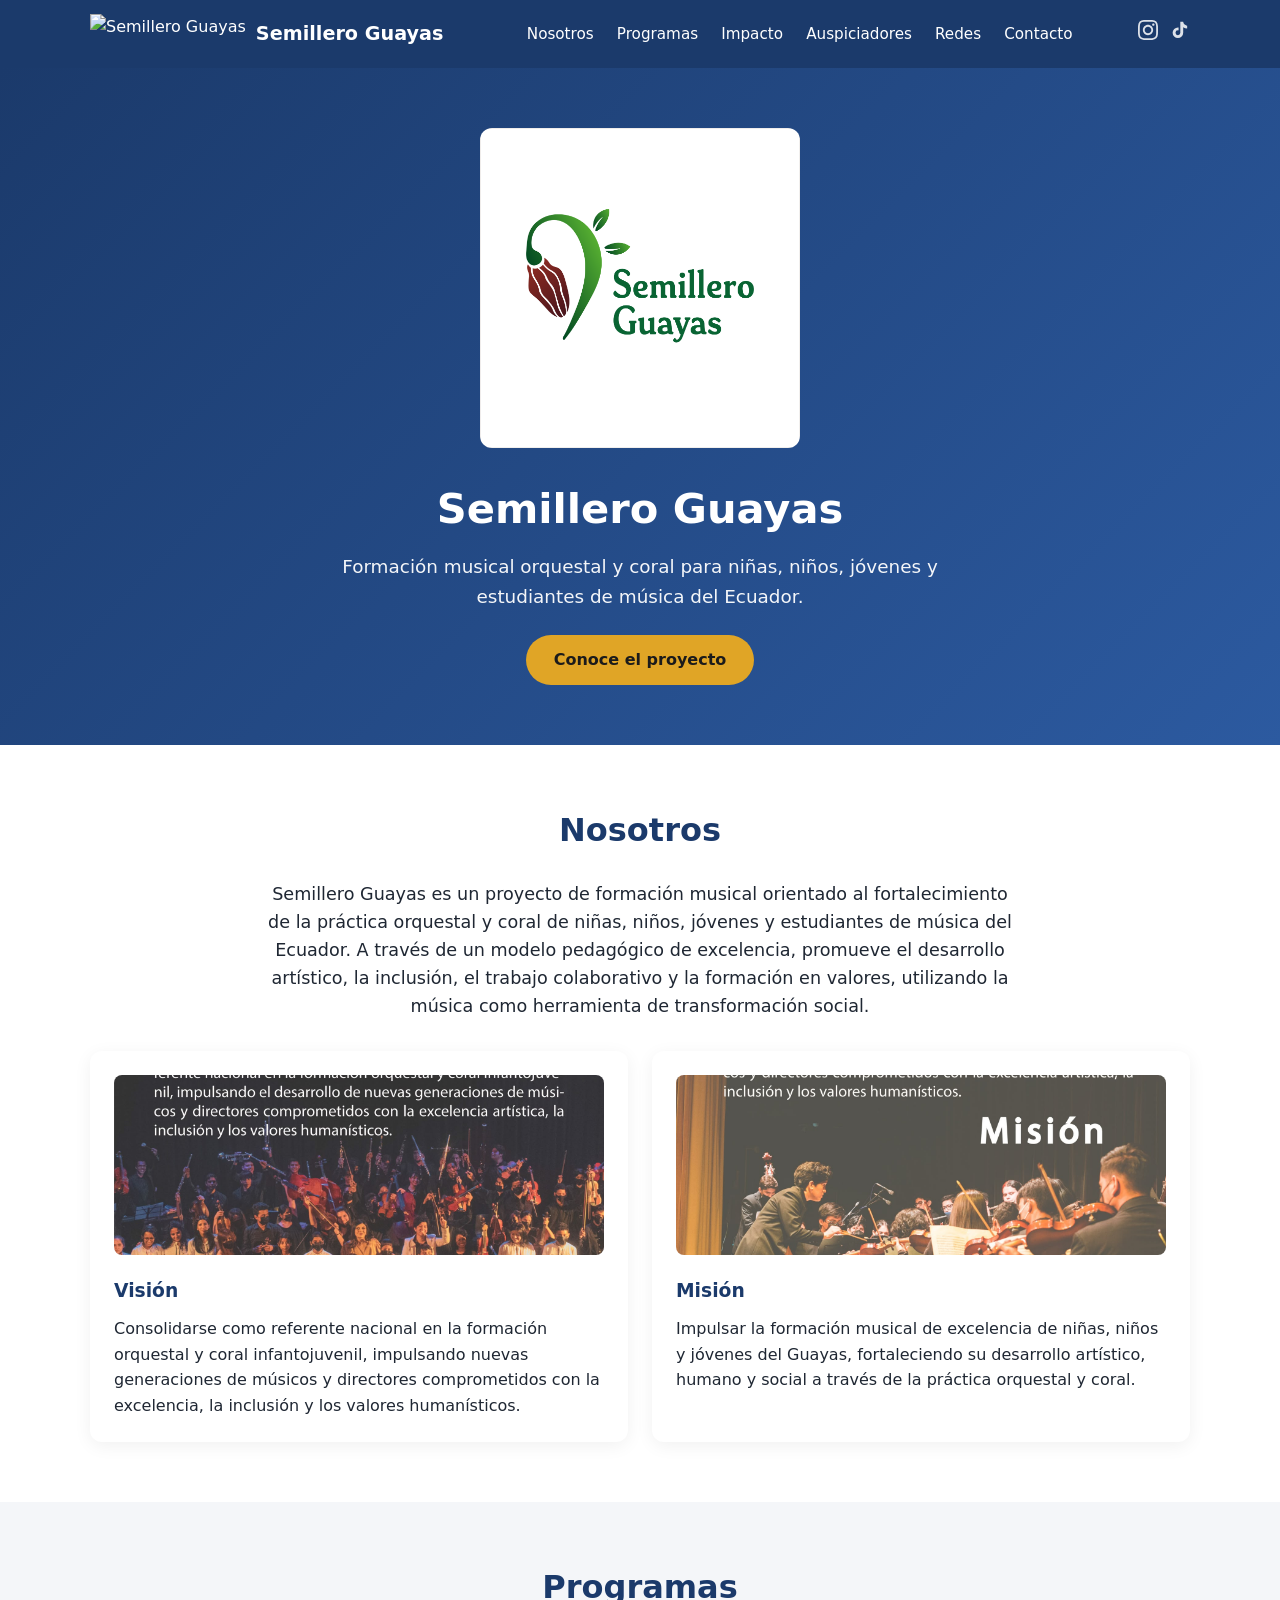
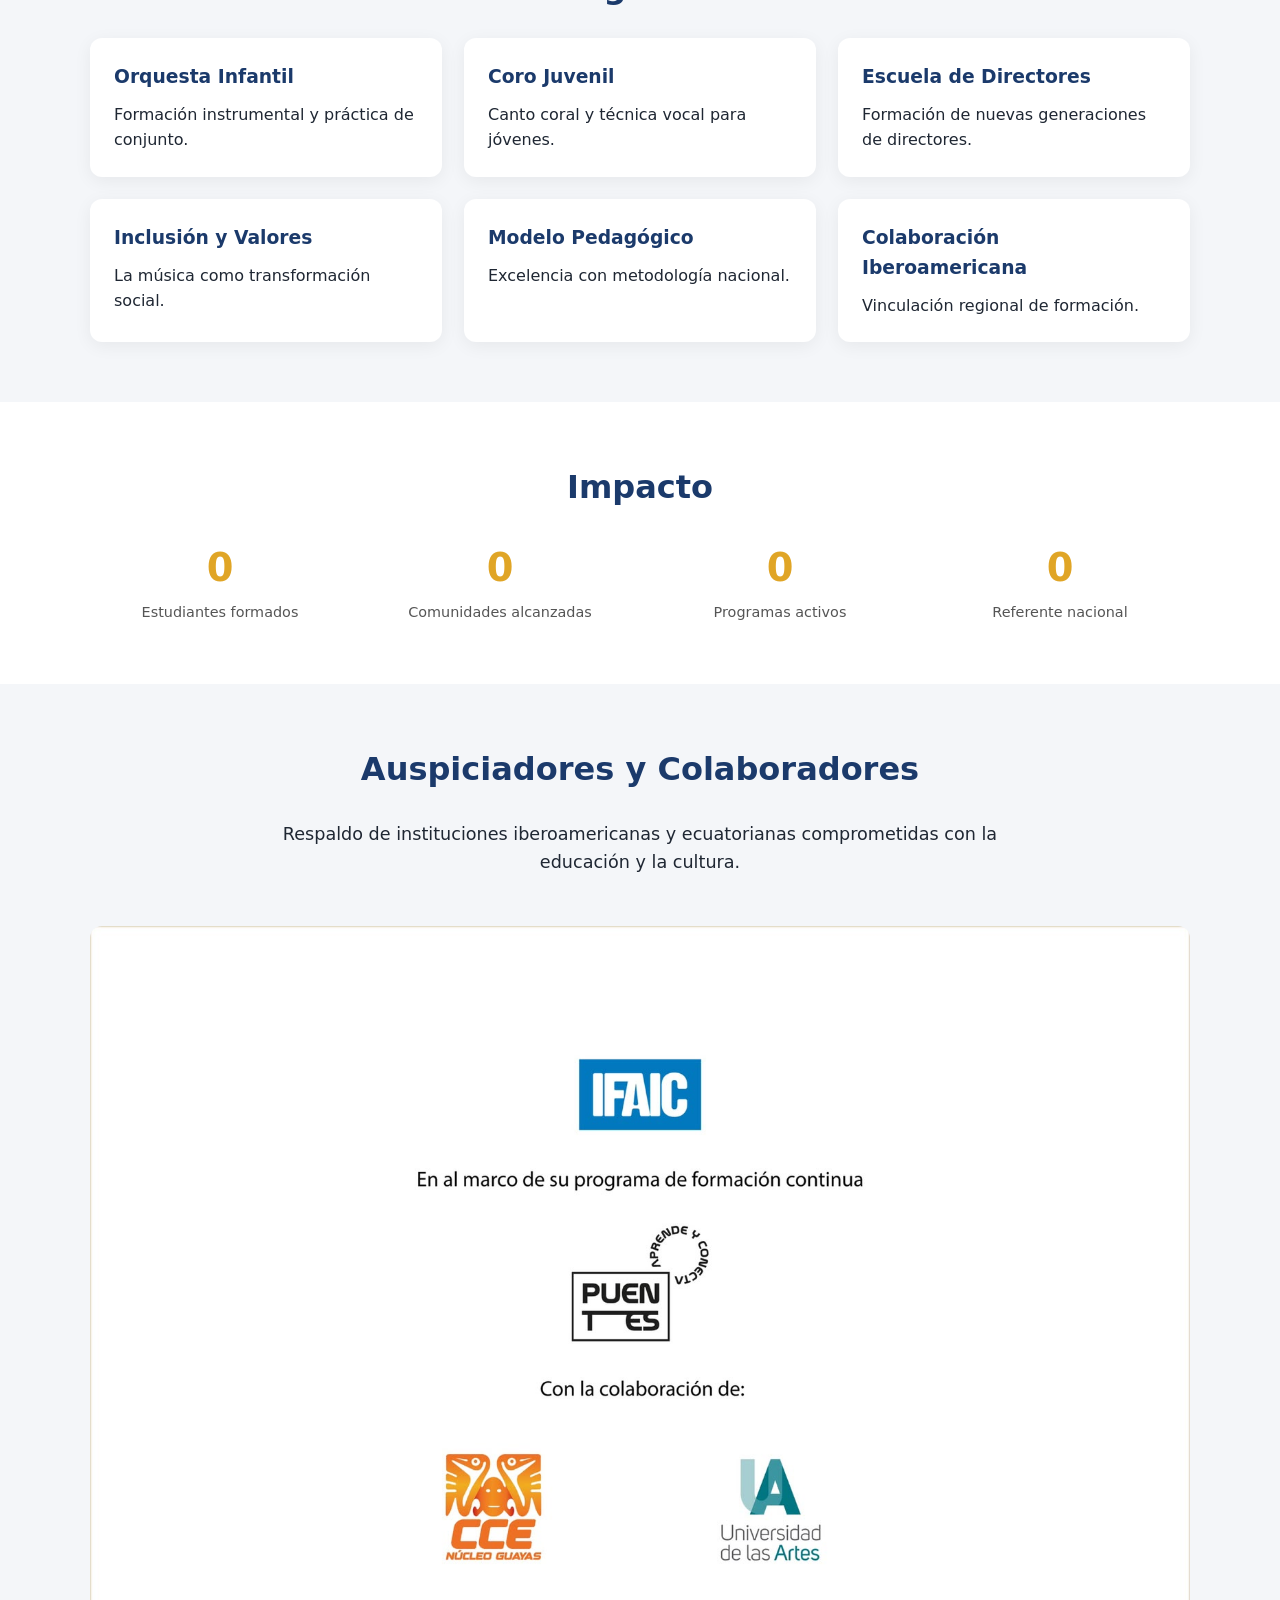
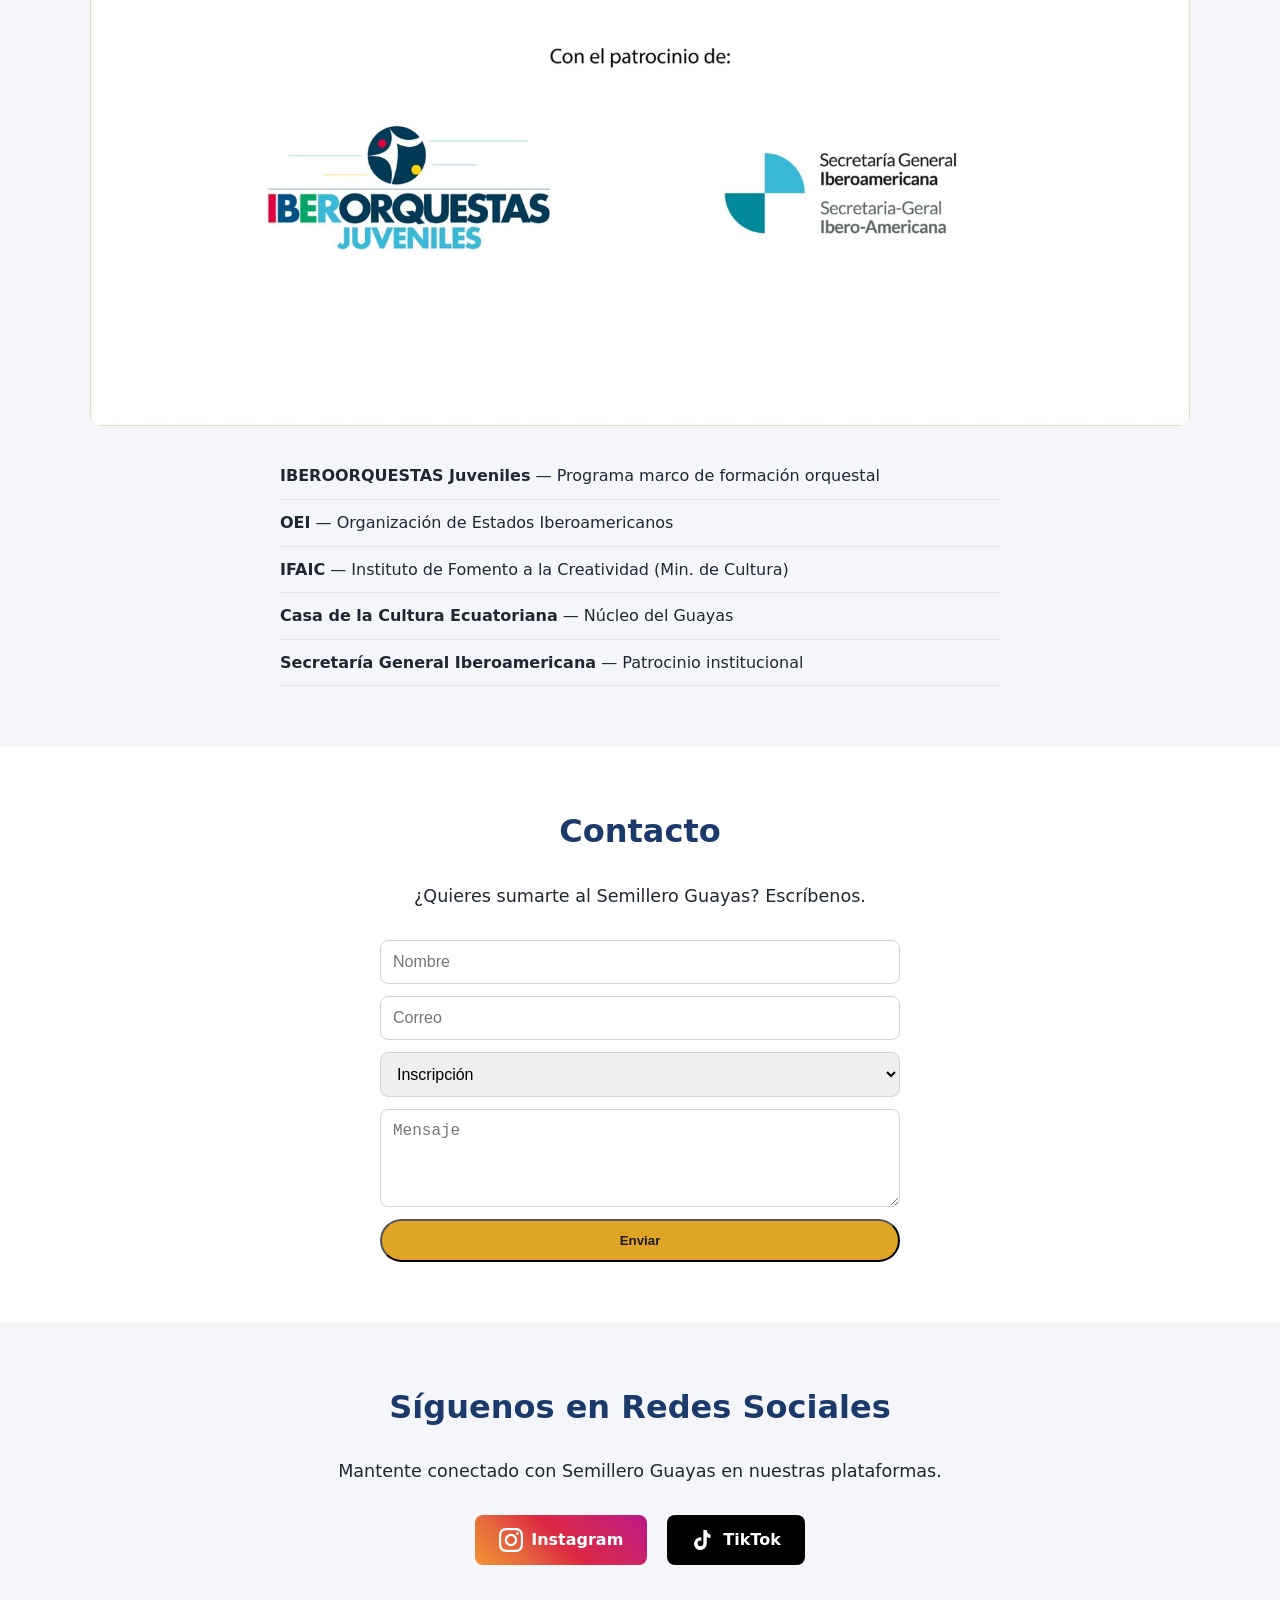
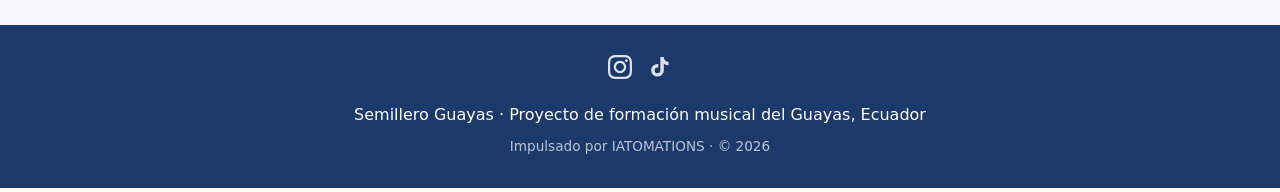
==== 04-Entregables/index.html @ 7bd3b92f "Semillero Guayas sitio v1: HTML/CSS/JS + brand assets (logo PNG, favicon)" ====
<!DOCTYPE html>
<html lang="es">
<head>
<meta charset="utf-8">
<meta name="viewport" content="width=device-width, initial-scale=1.0">
<title>Semillero Guayas — Formación Musical Infantojuvenil</title>
<meta name="description" content="Semillero Guayas: formación musical orquestal y coral para niñas, niños y jóvenes del Ecuador. Inclusión, excelencia y transformación social.">
<meta property="og:title" content="Semillero Guayas — Formación Musical Infantojuvenil">
<meta property="og:description" content="Formación musical orquestal y coral para niñas, niños y jóvenes del Ecuador. Inclusión, excelencia y transformación social.">
<meta property="og:type" content="website">
<meta property="og:image" content="assets/portada.png">
<meta name="twitter:card" content="summary_large_image">
<meta name="twitter:title" content="Semillero Guayas — Formación Musical Infantojuvenil">
<meta name="twitter:description" content="Formación musical orquestal y coral para niñas, niños y jóvenes del Ecuador.">
<meta name="twitter:image" content="assets/portada.png">
<meta property="og:url" content="https://semilleroguayas.com">
<link rel="me" href="https://www.instagram.com/semilleroguayas" type="text/html">
<link rel="me" href="https://www.tiktok.com/@semillero_guayas" type="text/html">
<link rel="stylesheet" href="styles.css">
</head>
<body>
<header class="site-header">
  <div class="container header-inner">
    <div class="brand">
      <img src="assets/logo.eps" alt="Semillero Guayas" class="brand-logo" onerror="this.src=assets/portada.png">
      <span class="brand-name">Semillero Guayas</span>
    </div>
    <nav class="nav">
      <a href="#nosotros">Nosotros</a>
      <a href="#programas">Programas</a>
      <a href="#impacto">Impacto</a>
      <a href="#auspiciantes">Auspiciadores</a>
      <a href="#redes">Redes</a>
      <a href="#contacto">Contacto</a>
    </nav>
    <div class="social-header">
      <a href="https://www.instagram.com/semilleroguayas" target="_blank" rel="noopener" aria-label="Instagram">
        <svg width="20" height="20" viewBox="0 0 24 24" fill="currentColor"><path d="M12 2.163c3.204 0 3.584.012 4.85.07 3.252.148 4.771 1.691 4.919 4.919.058 1.265.069 1.645.069 4.849 0 3.205-.012 3.584-.069 4.849-.149 3.225-1.664 4.771-4.919 4.919-1.266.058-1.644.07-4.85.07-3.204 0-3.584-.012-4.849-.07-3.26-.149-4.771-1.699-4.919-4.92-.058-1.265-.07-1.644-.07-4.849 0-3.204.013-3.583.07-4.849.149-3.227 1.664-4.771 4.919-4.919 1.266-.057 1.645-.069 4.849-.069zm0-2.163c-3.259 0-3.667.014-4.947.072-4.358.2-6.78 2.618-6.98 6.98-.059 1.281-.073 1.689-.073 4.948 0 3.259.014 3.668.072 4.948.2 4.358 2.618 6.78 6.98 6.98 1.281.058 1.689.072 4.948.072 3.259 0 3.668-.014 4.948-.072 4.354-.2 6.782-2.618 6.979-6.98.059-1.28.073-1.689.073-4.948 0-3.259-.014-3.667-.072-4.947-.196-4.354-2.617-6.78-6.979-6.98-1.281-.059-1.69-.073-4.949-.073zm0 5.838c-3.403 0-6.162 2.759-6.162 6.162s2.759 6.163 6.162 6.163 6.162-2.759 6.162-6.163c0-3.403-2.759-6.162-6.162-6.162zm0 10.162c-2.209 0-4-1.79-4-4 0-2.209 1.791-4 4-4s4 1.791 4 4c0 2.21-1.791 4-4 4zm6.406-11.845c-.796 0-1.441.645-1.441 1.44s.645 1.44 1.441 1.44c.795 0 1.439-.645 1.439-1.44s-.644-1.44-1.439-1.44z"/></svg>
      </a>
      <a href="https://www.tiktok.com/@semillero_guayas" target="_blank" rel="noopener" aria-label="TikTok">
        <svg width="20" height="20" viewBox="0 0 24 24" fill="currentColor"><path d="M19.59 6.69a4.83 4.83 0 0 1-3.77-4.25V2h-3.45v13.67a2.89 2.89 0 0 1-2.88 2.5 2.89 2.89 0 0 1-2.89-2.89 2.89 2.89 0 0 1 2.89-2.89c.28 0 .54.04.79.1v-3.51a6.37 6.37 0 0 0-.79-.05A6.34 6.34 0 0 0 3.15 15.2a6.34 6.34 0 0 0 6.34 6.34 6.34 6.34 0 0 0 6.34-6.34V8.75a8.18 8.18 0 0 0 4.76 1.52v-3.4a4.85 4.85 0 0 1-1-.18z"/></svg>
      </a>
    </div>
  </div>
</header>
<section class="hero">
  <div class="container">
    <img src="assets/portada.png" alt="Portada" class="hero-img">
    <h1>Semillero Guayas</h1>
    <p class="hero-sub">Formación musical orquestal y coral para niñas, niños, jóvenes y estudiantes de música del Ecuador.</p>
    <a href="#nosotros" class="btn">Conoce el proyecto</a>
  </div>
</section>
<section id="nosotros" class="section">
  <div class="container">
    <h2>Nosotros</h2>
    <p class="lead">Semillero Guayas es un proyecto de formación musical orientado al fortalecimiento de la práctica orquestal y coral de niñas, niños, jóvenes y estudiantes de música del Ecuador. A través de un modelo pedagógico de excelencia, promueve el desarrollo artístico, la inclusión, el trabajo colaborativo y la formación en valores, utilizando la música como herramienta de transformación social.</p>
    <div class="split">
      <div class="card">
        <img src="assets/vision.jpeg" alt="Visión" class="card-img">
        <h3>Visión</h3>
        <p>Consolidarse como referente nacional en la formación orquestal y coral infantojuvenil, impulsando nuevas generaciones de músicos y directores comprometidos con la excelencia, la inclusión y los valores humanísticos.</p>
      </div>
      <div class="card">
        <img src="assets/mision.jpeg" alt="Misión" class="card-img">
        <h3>Misión</h3>
        <p>Impulsar la formación musical de excelencia de niñas, niños y jóvenes del Guayas, fortaleciendo su desarrollo artístico, humano y social a través de la práctica orquestal y coral.</p>
      </div>
    </div>
  </div>
</section>
<section id="programas" class="section section-alt">
  <div class="container">
    <h2>Programas</h2>
    <div class="grid">
      <div class="card"><h3>Orquesta Infantil</h3><p>Formación instrumental y práctica de conjunto.</p></div>
      <div class="card"><h3>Coro Juvenil</h3><p>Canto coral y técnica vocal para jóvenes.</p></div>
      <div class="card"><h3>Escuela de Directores</h3><p>Formación de nuevas generaciones de directores.</p></div>
      <div class="card"><h3>Inclusión y Valores</h3><p>La música como transformación social.</p></div>
      <div class="card"><h3>Modelo Pedagógico</h3><p>Excelencia con metodología nacional.</p></div>
      <div class="card"><h3>Colaboración Iberoamericana</h3><p>Vinculación regional de formación.</p></div>
    </div>
  </div>
</section>
<section id="impacto" class="section">
  <div class="container">
    <h2>Impacto</h2>
    <div class="stats">
      <div class="stat"><span class="num" data-target="200">0</span><span class="label">Estudiantes formados</span></div>
      <div class="stat"><span class="num" data-target="15">0</span><span class="label">Comunidades alcanzadas</span></div>
      <div class="stat"><span class="num" data-target="6">0</span><span class="label">Programas activos</span></div>
      <div class="stat"><span class="num" data-target="1">0</span><span class="label">Referente nacional</span></div>
    </div>
  </div>
</section>
<section id="auspiciantes" class="section section-alt">
  <div class="container">
    <h2>Auspiciadores y Colaboradores</h2>
    <p class="lead">Respaldo de instituciones iberoamericanas y ecuatorianas comprometidas con la educación y la cultura.</p>
    <img src="assets/auspiciantes.jpeg" alt="Auspiciadores" class="full-img">
    <ul class="sponsor-list">
      <li><strong>IBEROORQUESTAS Juveniles</strong> — Programa marco de formación orquestal</li>
      <li><strong>OEI</strong> — Organización de Estados Iberoamericanos</li>
      <li><strong>IFAIC</strong> — Instituto de Fomento a la Creatividad (Min. de Cultura)</li>
      <li><strong>Casa de la Cultura Ecuatoriana</strong> — Núcleo del Guayas</li>
      <li><strong>Secretaría General Iberoamericana</strong> — Patrocinio institucional</li>
    </ul>
  </div>
</section>
<section id="contacto" class="section">
  <div class="container">
    <h2>Contacto</h2>
    <p class="lead">¿Quieres sumarte al Semillero Guayas? Escríbenos.</p>
    <form class="contact-form" onsubmit="return false;">
      <input type="text" placeholder="Nombre" aria-label="Nombre">
      <input type="email" placeholder="Correo" aria-label="Correo">
      <select aria-label="Asunto"><option>Inscripción</option><option>Auspicio</option><option>Prensa</option><option>General</option></select>
      <textarea placeholder="Mensaje" rows="4"></textarea>
      <button class="btn" type="submit">Enviar</button>
    </form>
  </div>
</section>
<section id="redes" class="section section-alt">
  <div class="container">
    <h2>Síguenos en Redes Sociales</h2>
    <p class="lead">Mantente conectado con Semillero Guayas en nuestras plataformas.</p>
    <div class="social-links">
      <a href="https://www.instagram.com/semilleroguayas" target="_blank" rel="noopener noreferrer" class="social-link instagram">
        <svg xmlns="http://www.w3.org/2000/svg" width="24" height="24" viewBox="0 0 24 24" fill="currentColor"><path d="M12 2.163c3.204 0 3.584.012 4.85.07 3.252.148 4.771 1.691 4.919 4.919.058 1.265.069 1.645.069 4.849 0 3.205-.012 3.584-.069 4.849-.149 3.225-1.664 4.771-4.919 4.919-1.266.058-1.644.07-4.85.07-3.204 0-3.584-.012-4.849-.07-3.26-.149-4.771-1.699-4.919-4.92-.058-1.265-.07-1.644-.07-4.849 0-3.204.013-3.583.07-4.849.149-3.227 1.664-4.771 4.919-4.919 1.266-.057 1.645-.069 4.849-.069zm0-2.163c-3.259 0-3.667.014-4.947.072-4.358.2-6.78 2.618-6.98 6.98-.059 1.281-.073 1.689-.073 4.948 0 3.259.014 3.668.072 4.948.2 4.358 2.618 6.78 6.98 6.98 1.281.058 1.689.072 4.948.072 3.259 0 3.668-.014 4.948-.072 4.354-.2 6.782-2.618 6.979-6.98.059-1.28.073-1.689.073-4.948 0-3.259-.014-3.667-.072-4.947-.196-4.354-2.617-6.78-6.979-6.98-1.281-.059-1.69-.073-4.949-.073zm0 5.838c-3.403 0-6.162 2.759-6.162 6.162s2.759 6.163 6.162 6.163 6.162-2.759 6.162-6.163c0-3.403-2.759-6.162-6.162-6.162zm0 10.162c-2.209 0-4-1.79-4-4 0-2.209 1.791-4 4-4s4 1.791 4 4c0 2.21-1.791 4-4 4zm6.406-11.845c-.796 0-1.441.645-1.441 1.44s.645 1.44 1.441 1.44c.795 0 1.439-.645 1.439-1.44s-.644-1.44-1.439-1.44z"/></svg>
        Instagram
      </a>
      <a href="https://www.tiktok.com/@semillero_guayas" target="_blank" rel="noopener noreferrer" class="social-link tiktok">
        <svg xmlns="http://www.w3.org/2000/svg" width="24" height="24" viewBox="0 0 24 24" fill="currentColor"><path d="M19.59 6.69a4.83 4.83 0 0 1-3.77-4.25V2h-3.45v13.67a2.89 2.89 0 0 1-2.88 2.5 2.89 2.89 0 0 1 0-5.78 2.92 2.92 0 0 1 .88.13V9.4a6.84 6.84 0 0 0-1-.05A6.33 6.33 0 0 0 3 15.57 6.33 6.33 0 0 0 9.37 22a6.33 6.33 0 0 0 6.37-6.23V9.07a8.16 8.16 0 0 0 3.85.96V6.69z"/></svg>
        TikTok
      </a>
    </div>
  </div>
</section>
<footer class="site-footer">
  <div class="container">
    <div class="social-footer">
      <a href="https://www.instagram.com/semilleroguayas" target="_blank" rel="noopener" aria-label="Instagram">
        <svg width="24" height="24" viewBox="0 0 24 24" fill="currentColor"><path d="M12 2.163c3.204 0 3.584.012 4.85.07 3.252.148 4.771 1.691 4.919 4.919.058 1.265.069 1.645.069 4.849 0 3.205-.012 3.584-.069 4.849-.149 3.225-1.664 4.771-4.919 4.919-1.266.058-1.644.07-4.85.07-3.204 0-3.584-.012-4.849-.07-3.26-.149-4.771-1.699-4.919-4.92-.058-1.265-.07-1.644-.07-4.849 0-3.204.013-3.583.07-4.849.149-3.227 1.664-4.771 4.919-4.919 1.266-.057 1.645-.069 4.849-.069zm0-2.163c-3.259 0-3.667.014-4.947.072-4.358.2-6.78 2.618-6.98 6.98-.059 1.281-.073 1.689-.073 4.948 0 3.259.014 3.668.072 4.948.2 4.358 2.618 6.78 6.98 6.98 1.281.058 1.689.072 4.948.072 3.259 0 3.668-.014 4.948-.072 4.354-.2 6.782-2.618 6.979-6.98.059-1.28.073-1.689.073-4.948 0-3.259-.014-3.667-.072-4.947-.196-4.354-2.617-6.78-6.979-6.98-1.281-.059-1.69-.073-4.949-.073zm0 5.838c-3.403 0-6.162 2.759-6.162 6.162s2.759 6.163 6.162 6.163 6.162-2.759 6.162-6.163c0-3.403-2.759-6.162-6.162-6.162zm0 10.162c-2.209 0-4-1.79-4-4 0-2.209 1.791-4 4-4s4 1.791 4 4c0 2.21-1.791 4-4 4zm6.406-11.845c-.796 0-1.441.645-1.441 1.44s.645 1.44 1.441 1.44c.795 0 1.439-.645 1.439-1.44s-.644-1.44-1.439-1.44z"/></svg>
      </a>
      <a href="https://www.tiktok.com/@semillero_guayas" target="_blank" rel="noopener" aria-label="TikTok">
        <svg width="24" height="24" viewBox="0 0 24 24" fill="currentColor"><path d="M19.59 6.69a4.83 4.83 0 0 1-3.77-4.25V2h-3.45v13.67a2.89 2.89 0 0 1-2.88 2.5 2.89 2.89 0 0 1-2.89-2.89 2.89 2.89 0 0 1 2.89-2.89c.28 0 .54.04.79.1v-3.51a6.37 6.37 0 0 0-.79-.05A6.34 6.34 0 0 0 3.15 15.2a6.34 6.34 0 0 0 6.34 6.34 6.34 6.34 0 0 0 6.34-6.34V8.75a8.18 8.18 0 0 0 4.76 1.52v-3.4a4.85 4.85 0 0 1-1-.18z"/></svg>
      </a>
    </div>
    <p>Semillero Guayas · Proyecto de formación musical del Guayas, Ecuador</p>
    <p class="small">Impulsado por IATOMATIONS · © 2026</p>
  </div>
</footer>
<script src="main.js"></script>
</body>
</html>
---- 04-Entregables/styles.css ----
:root { --azul:#1b3a6b; --dorado:#e0a526; --gris:#f4f6f9; --texto:#1f2733; }
* { box-sizing: border-box; margin: 0; padding: 0; }
body { font-family: "Segoe UI", system-ui, sans-serif; color: var(--texto); line-height: 1.6; }
.container { width: min(1100px, 92vw); margin: 0 auto; }
.site-header { background: var(--azul); color: #fff; position: sticky; top: 0; z-index: 50; }
.header-inner { display: flex; align-items: center; justify-content: space-between; padding: 14px 0; }
.brand { display: flex; align-items: center; gap: 10px; }
.brand-logo { height: 40px; width: auto; }
.brand-name { font-weight: 700; font-size: 1.2rem; }
.nav a { color: #fff; text-decoration: none; margin-left: 18px; font-size: .95rem; }
.nav a:hover { color: var(--dorado); }
.hero { background: linear-gradient(135deg, var(--azul), #2c5aa0); color: #fff; text-align: center; padding: 60px 0; }
.hero-img { max-width: 320px; width: 80%; border-radius: 12px; margin-bottom: 20px; }
.hero h1 { font-size: 2.6rem; margin-bottom: 10px; }
.hero-sub { font-size: 1.15rem; max-width: 620px; margin: 0 auto 24px; opacity: .95; }
.btn { display: inline-block; background: var(--dorado); color: #1b1b1b; padding: 12px 28px; border-radius: 30px; text-decoration: none; font-weight: 700; }
.btn:hover { background: #f0b73c; }
.section { padding: 60px 0; }
.section-alt { background: var(--gris); }
.section h2 { font-size: 2rem; color: var(--azul); margin-bottom: 24px; text-align: center; }
.lead { font-size: 1.1rem; max-width: 760px; margin: 0 auto 30px; text-align: center; }
.split { display: grid; grid-template-columns: 1fr 1fr; gap: 24px; }
.card { background: #fff; border-radius: 12px; padding: 24px; box-shadow: 0 4px 18px rgba(0,0,0,.06); }
.card-img { width: 100%; height: 180px; object-fit: cover; border-radius: 8px; margin-bottom: 14px; }
.card h3 { color: var(--azul); margin-bottom: 10px; }
.grid { display: grid; grid-template-columns: repeat(3, 1fr); gap: 22px; }
.stats { display: grid; grid-template-columns: repeat(4, 1fr); gap: 20px; text-align: center; }
.stat .num { display: block; font-size: 2.4rem; font-weight: 800; color: var(--dorado); }
.stat .label { font-size: .9rem; color: #555; }
.full-img { width: 100%; border-radius: 12px; margin: 20px 0; }
.sponsor-list { list-style: none; max-width: 720px; margin: 0 auto; }
.sponsor-list li { padding: 10px 0; border-bottom: 1px solid #e2e6ec; }
.contact-form { max-width: 520px; margin: 0 auto; display: grid; gap: 12px; }
.contact-form input, .contact-form select, .contact-form textarea { padding: 12px; border: 1px solid #cdd4de; border-radius: 8px; font-size: 1rem; }
.social { text-align: center; margin-top: 16px; color: #555; }
.social-header { display: flex; gap: 12px; align-items: center; }
.social-header a { color: #fff; opacity: .85; transition: opacity .2s; }
.social-header a:hover { opacity: 1; }
.social-footer { display: flex; gap: 16px; justify-content: center; margin-bottom: 16px; }
.social-footer a { color: #fff; opacity: .85; transition: opacity .2s; }
.social-footer a:hover { opacity: 1; }
.social-links { display: flex; justify-content: center; gap: 20px; margin-top: 20px; flex-wrap: wrap; }
.social-link { display: inline-flex; align-items: center; gap: 8px; padding: 12px 24px; border-radius: 8px; text-decoration: none; font-weight: 600; font-size: 1rem; transition: transform 0.2s, box-shadow 0.2s; }
.social-link:hover { transform: translateY(-2px); box-shadow: 0 4px 12px rgba(0,0,0,0.15); }
.social-link.instagram { background: linear-gradient(45deg, #f09433, #e6683c, #dc2743, #cc2366, #bc1888); color: #fff; }
.social-link.tiktok { background: #000; color: #fff; }
.social-link svg { width: 24px; height: 24px; }
.site-footer { background: var(--azul); color: #fff; text-align: center; padding: 30px 0; }
.site-footer .small { opacity: .7; font-size: .85rem; margin-top: 8px; }
@media (max-width: 768px) {
  .split, .grid, .stats { grid-template-columns: 1fr; }
  .nav { display: none; }
  .hero h1 { font-size: 2rem; }
}
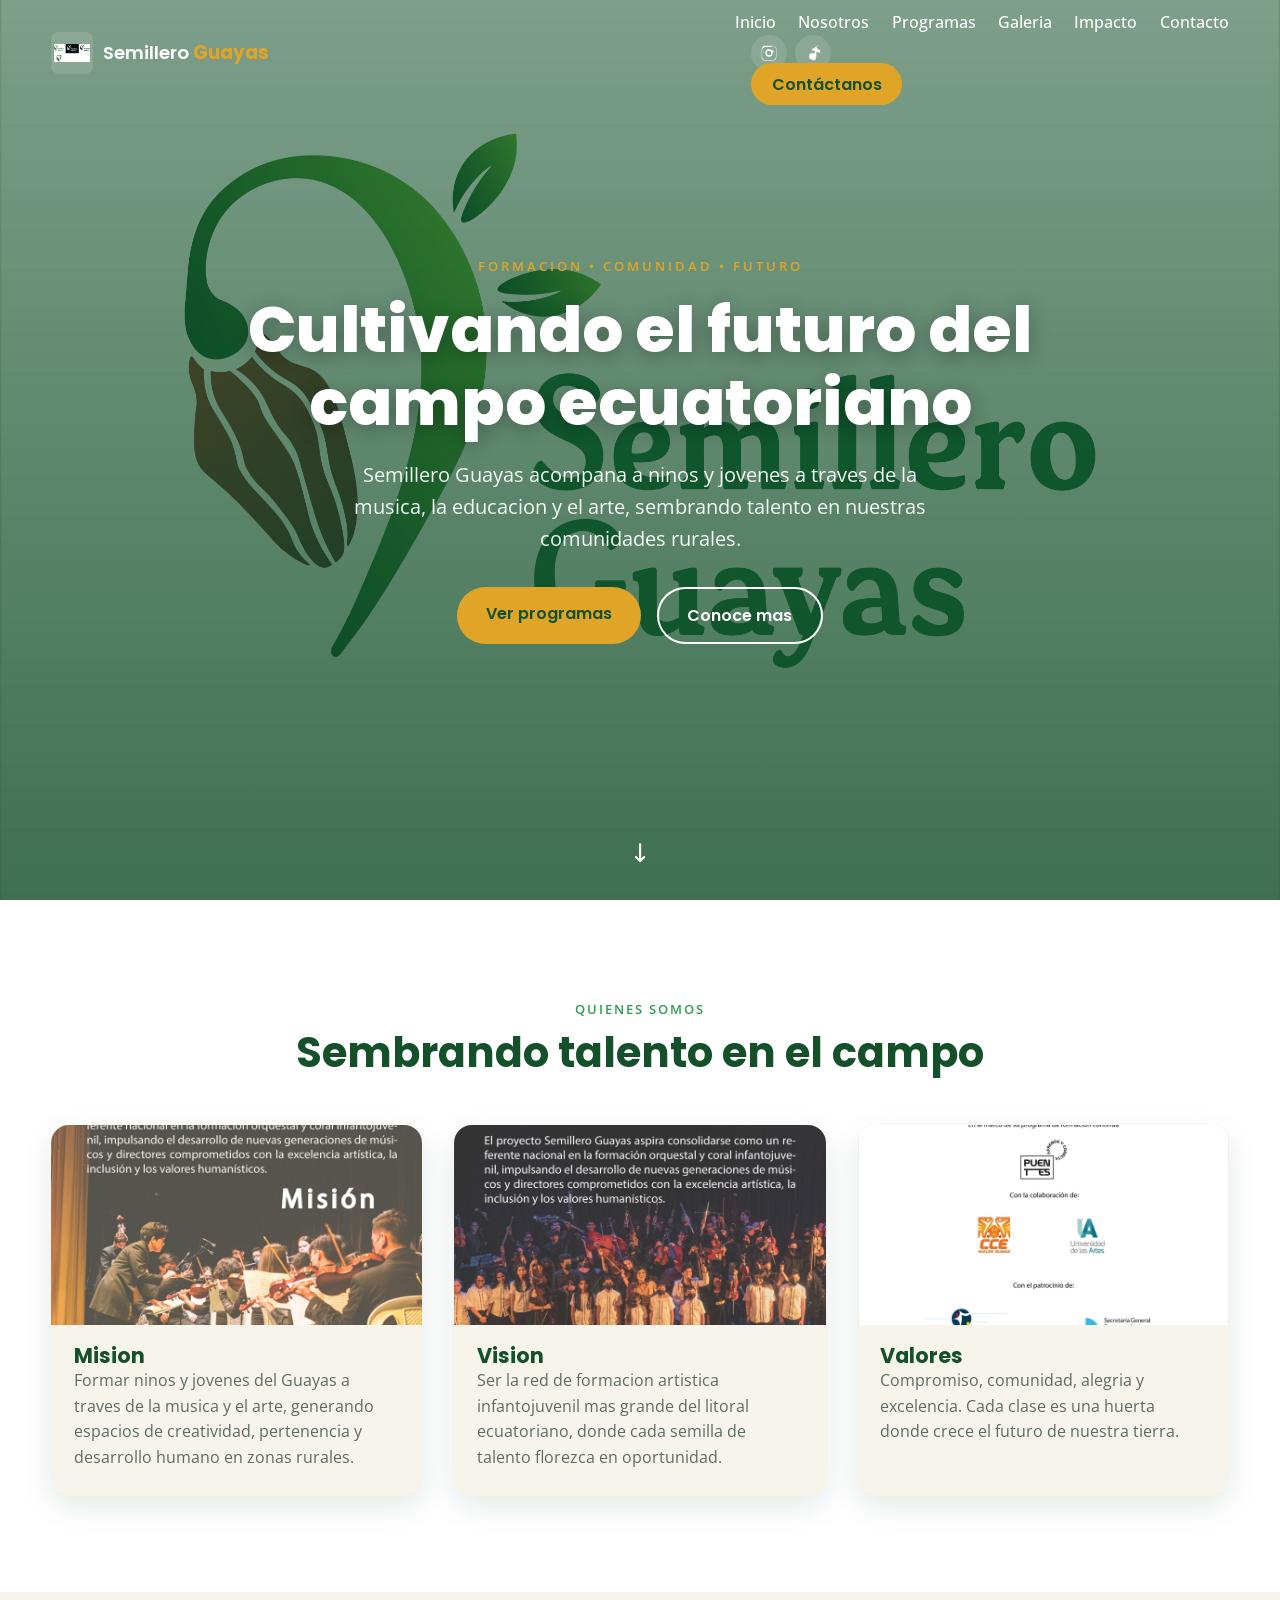
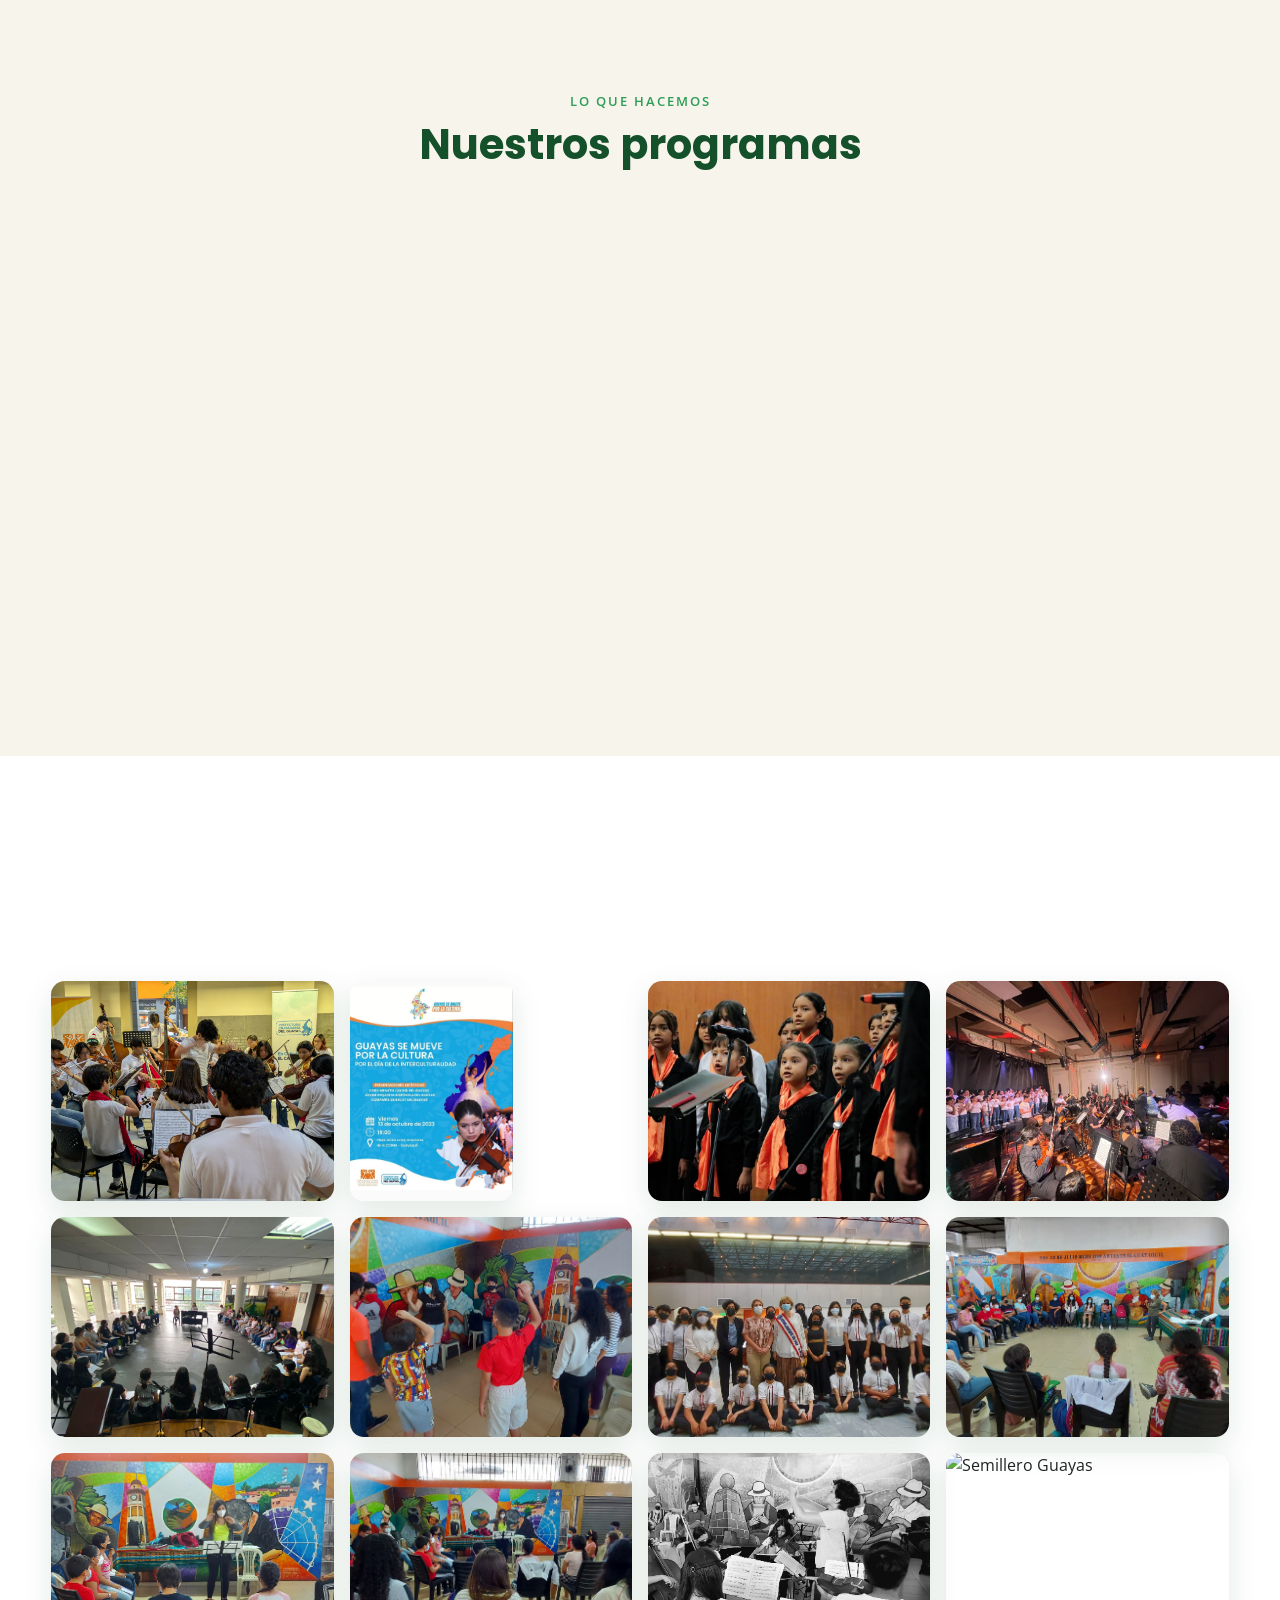
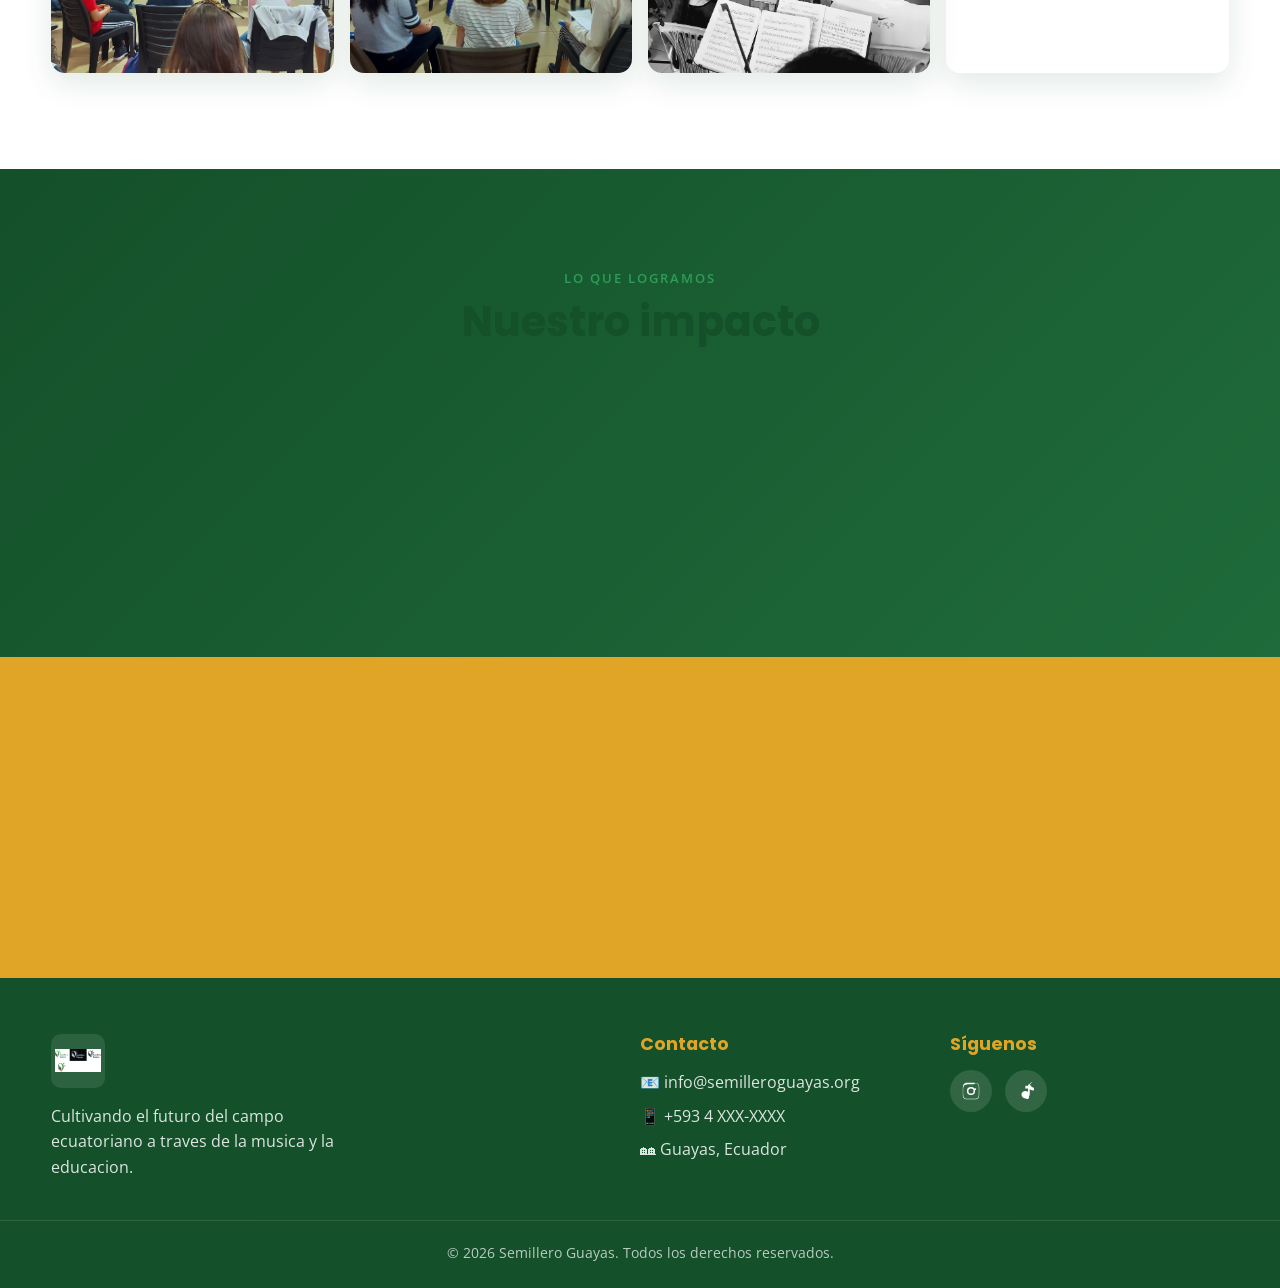
==== commit eddd0444: "Sitio profesional: hero, mision/vision, galeria, impacto, transiciones, redes" ====
--- a/04-Entregables/index.html
+++ b/04-Entregables/index.html
@@ -1,155 +1,188 @@
 <!DOCTYPE html>
 <html lang="es">
 <head>
-<meta charset="utf-8">
+<meta charset="UTF-8">
 <meta name="viewport" content="width=device-width, initial-scale=1.0">
-<title>Semillero Guayas — Formación Musical Infantojuvenil</title>
-<meta name="description" content="Semillero Guayas: formación musical orquestal y coral para niñas, niños y jóvenes del Ecuador. Inclusión, excelencia y transformación social.">
-<meta property="og:title" content="Semillero Guayas — Formación Musical Infantojuvenil">
-<meta property="og:description" content="Formación musical orquestal y coral para niñas, niños y jóvenes del Ecuador. Inclusión, excelencia y transformación social.">
+<title>Semillero Guayas | Cultivando el Futuro del Campo Ecuatoriano</title>
+<meta name="description" content="Semillero Guayas - formacion musical y desarrollo infantojuvenil en el campo ecuatoriano. Cultivamos talento, comunidad y futuro.">
+<meta name="author" content="Semillero Guayas">
+<meta property="og:title" content="Semillero Guayas">
+<meta property="og:description" content="Cultivando el futuro del campo ecuatoriano a traves de la musica y la educacion.">
 <meta property="og:type" content="website">
 <meta property="og:image" content="assets/portada.png">
-<meta name="twitter:card" content="summary_large_image">
-<meta name="twitter:title" content="Semillero Guayas — Formación Musical Infantojuvenil">
-<meta name="twitter:description" content="Formación musical orquestal y coral para niñas, niños y jóvenes del Ecuador.">
-<meta name="twitter:image" content="assets/portada.png">
-<meta property="og:url" content="https://semilleroguayas.com">
-<link rel="me" href="https://www.instagram.com/semilleroguayas" type="text/html">
-<link rel="me" href="https://www.tiktok.com/@semillero_guayas" type="text/html">
+<meta property="og:site_name" content="Semillero Guayas">
+<meta property="og:locale" content="es_EC">
+<link rel="icon" type="image/png" href="assets/favicon-32.png">
+<link rel="me" href="https://www.instagram.com/semilleroguayas">
+<link rel="me" href="https://www.tiktok.com/@semillero_guayas">
+<link rel="preconnect" href="https://fonts.googleapis.com">
+<link href="https://fonts.googleapis.com/css2?family=Poppins:wght@400;600;700;800&family=Open+Sans:wght@400;500;600&display=swap" rel="stylesheet">
 <link rel="stylesheet" href="styles.css">
 </head>
 <body>
-<header class="site-header">
-  <div class="container header-inner">
-    <div class="brand">
-      <img src="assets/logo.eps" alt="Semillero Guayas" class="brand-logo" onerror="this.src=assets/portada.png">
-      <span class="brand-name">Semillero Guayas</span>
-    </div>
-    <nav class="nav">
-      <a href="#nosotros">Nosotros</a>
-      <a href="#programas">Programas</a>
-      <a href="#impacto">Impacto</a>
-      <a href="#auspiciantes">Auspiciadores</a>
-      <a href="#redes">Redes</a>
-      <a href="#contacto">Contacto</a>
+
+<div class="loader" id="loader"><div class="loader__leaf"></div></div>
+<div class="scroll-progress" id="scrollProgress"></div>
+<a href="#" class="back-to-top" id="backToTop" aria-label="Volver arriba">&#8593;</a>
+
+<header class="header" id="header">
+  <div class="header__inner">
+    <a href="#inicio" class="header__brand">
+      <img src="assets/logo.png" alt="Semillero Guayas" class="header__logo">
+      <span class="header__name">Semillero <strong>Guayas</strong></span>
+    </a>
+    <nav class="nav" id="nav">
+      <ul class="nav__list">
+        <li><a href="#inicio" class="nav__link">Inicio</a></li>
+        <li><a href="#nosotros" class="nav__link">Nosotros</a></li>
+        <li><a href="#programas" class="nav__link">Programas</a></li>
+        <li><a href="#galeria" class="nav__link">Galeria</a></li>
+        <li><a href="#impacto" class="nav__link">Impacto</a></li>
+        <li><a href="#contacto" class="nav__link">Contacto</a></li>
+      </ul>
+      <div class="header__social">
+        <a href="https://www.instagram.com/semilleroguayas" target="_blank" rel="noopener" aria-label="Instagram" class="header__social-link"><img src="assets/icon-instagram.svg" alt="Instagram"></a>
+        <a href="https://www.tiktok.com/@semillero_guayas" target="_blank" rel="noopener" aria-label="TikTok" class="header__social-link"><img src="assets/icon-tiktok.svg" alt="TikTok"></a>
+      </div>
+      <a href="#contacto" class="nav__cta">Contáctanos</a>
     </nav>
-    <div class="social-header">
-      <a href="https://www.instagram.com/semilleroguayas" target="_blank" rel="noopener" aria-label="Instagram">
-        <svg width="20" height="20" viewBox="0 0 24 24" fill="currentColor"><path d="M12 2.163c3.204 0 3.584.012 4.85.07 3.252.148 4.771 1.691 4.919 4.919.058 1.265.069 1.645.069 4.849 0 3.205-.012 3.584-.069 4.849-.149 3.225-1.664 4.771-4.919 4.919-1.266.058-1.644.07-4.85.07-3.204 0-3.584-.012-4.849-.07-3.26-.149-4.771-1.699-4.919-4.92-.058-1.265-.07-1.644-.07-4.849 0-3.204.013-3.583.07-4.849.149-3.227 1.664-4.771 4.919-4.919 1.266-.057 1.645-.069 4.849-.069zm0-2.163c-3.259 0-3.667.014-4.947.072-4.358.2-6.78 2.618-6.98 6.98-.059 1.281-.073 1.689-.073 4.948 0 3.259.014 3.668.072 4.948.2 4.358 2.618 6.78 6.98 6.98 1.281.058 1.689.072 4.948.072 3.259 0 3.668-.014 4.948-.072 4.354-.2 6.782-2.618 6.979-6.98.059-1.28.073-1.689.073-4.948 0-3.259-.014-3.667-.072-4.947-.196-4.354-2.617-6.78-6.979-6.98-1.281-.059-1.69-.073-4.949-.073zm0 5.838c-3.403 0-6.162 2.759-6.162 6.162s2.759 6.163 6.162 6.163 6.162-2.759 6.162-6.163c0-3.403-2.759-6.162-6.162-6.162zm0 10.162c-2.209 0-4-1.79-4-4 0-2.209 1.791-4 4-4s4 1.791 4 4c0 2.21-1.791 4-4 4zm6.406-11.845c-.796 0-1.441.645-1.441 1.44s.645 1.44 1.441 1.44c.795 0 1.439-.645 1.439-1.44s-.644-1.44-1.439-1.44z"/></svg>
-      </a>
-      <a href="https://www.tiktok.com/@semillero_guayas" target="_blank" rel="noopener" aria-label="TikTok">
-        <svg width="20" height="20" viewBox="0 0 24 24" fill="currentColor"><path d="M19.59 6.69a4.83 4.83 0 0 1-3.77-4.25V2h-3.45v13.67a2.89 2.89 0 0 1-2.88 2.5 2.89 2.89 0 0 1-2.89-2.89 2.89 2.89 0 0 1 2.89-2.89c.28 0 .54.04.79.1v-3.51a6.37 6.37 0 0 0-.79-.05A6.34 6.34 0 0 0 3.15 15.2a6.34 6.34 0 0 0 6.34 6.34 6.34 6.34 0 0 0 6.34-6.34V8.75a8.18 8.18 0 0 0 4.76 1.52v-3.4a4.85 4.85 0 0 1-1-.18z"/></svg>
-      </a>
+    <button class="header__burger" id="burger" aria-label="Menu"><span></span><span></span><span></span></button>
+  </div>
+</header>
+
+<section class="hero" id="inicio">
+  <div class="hero__bg" style="background-image:url('assets/portada.png')"></div>
+  <div class="hero__overlay"></div>
+  <div class="hero__content">
+    <p class="hero__eyebrow">Formacion • Comunidad • Futuro</p>
+    <h1 class="hero__title">Cultivando el futuro del campo ecuatoriano</h1>
+    <p class="hero__subtitle">Semillero Guayas acompana a ninos y jovenes a traves de la musica, la educacion y el arte, sembrando talento en nuestras comunidades rurales.</p>
+    <div class="hero__actions">
+      <a href="#programas" class="btn btn--primary">Ver programas</a>
+      <a href="#nosotros" class="btn btn--ghost">Conoce mas</a>
     </div>
   </div>
-</header>
-<section class="hero">
+  <div class="hero__scroll">&#8595;</div>
+</section>
+
+<section class="nosotros" id="nosotros">
   <div class="container">
-    <img src="assets/portada.png" alt="Portada" class="hero-img">
-    <h1>Semillero Guayas</h1>
-    <p class="hero-sub">Formación musical orquestal y coral para niñas, niños, jóvenes y estudiantes de música del Ecuador.</p>
-    <a href="#nosotros" class="btn">Conoce el proyecto</a>
-  </div>
-</section>
-<section id="nosotros" class="section">
-  <div class="container">
-    <h2>Nosotros</h2>
-    <p class="lead">Semillero Guayas es un proyecto de formación musical orientado al fortalecimiento de la práctica orquestal y coral de niñas, niños, jóvenes y estudiantes de música del Ecuador. A través de un modelo pedagógico de excelencia, promueve el desarrollo artístico, la inclusión, el trabajo colaborativo y la formación en valores, utilizando la música como herramienta de transformación social.</p>
-    <div class="split">
-      <div class="card">
-        <img src="assets/vision.jpeg" alt="Visión" class="card-img">
-        <h3>Visión</h3>
-        <p>Consolidarse como referente nacional en la formación orquestal y coral infantojuvenil, impulsando nuevas generaciones de músicos y directores comprometidos con la excelencia, la inclusión y los valores humanísticos.</p>
+    <div class="section-head reveal">
+      <span class="section-head__tag">Quienes somos</span>
+      <h2 class="section-head__title">Sembrando talento en el campo</h2>
+    </div>
+    <div class="nosotros__grid">
+      <div class="nosotros__card reveal">
+        <img src="assets/mision.jpeg" alt="Mision" class="nosotros__img">
+        <h3>Mision</h3>
+        <p>Formar ninos y jovenes del Guayas a traves de la musica y el arte, generando espacios de creatividad, pertenencia y desarrollo humano en zonas rurales.</p>
       </div>
-      <div class="card">
-        <img src="assets/mision.jpeg" alt="Misión" class="card-img">
-        <h3>Misión</h3>
-        <p>Impulsar la formación musical de excelencia de niñas, niños y jóvenes del Guayas, fortaleciendo su desarrollo artístico, humano y social a través de la práctica orquestal y coral.</p>
+      <div class="nosotros__card reveal">
+        <img src="assets/vision.jpeg" alt="Vision" class="nosotros__img">
+        <h3>Vision</h3>
+        <p>Ser la red de formacion artistica infantojuvenil mas grande del litoral ecuatoriano, donde cada semilla de talento florezca en oportunidad.</p>
+      </div>
+      <div class="nosotros__card reveal">
+        <img src="assets/auspiciantes.jpeg" alt="Aliados" class="nosotros__img">
+        <h3>Valores</h3>
+        <p>Compromiso, comunidad, alegria y excelencia. Cada clase es una huerta donde crece el futuro de nuestra tierra.</p>
       </div>
     </div>
   </div>
 </section>
-<section id="programas" class="section section-alt">
+
+<section class="programas" id="programas">
   <div class="container">
-    <h2>Programas</h2>
-    <div class="grid">
-      <div class="card"><h3>Orquesta Infantil</h3><p>Formación instrumental y práctica de conjunto.</p></div>
-      <div class="card"><h3>Coro Juvenil</h3><p>Canto coral y técnica vocal para jóvenes.</p></div>
-      <div class="card"><h3>Escuela de Directores</h3><p>Formación de nuevas generaciones de directores.</p></div>
-      <div class="card"><h3>Inclusión y Valores</h3><p>La música como transformación social.</p></div>
-      <div class="card"><h3>Modelo Pedagógico</h3><p>Excelencia con metodología nacional.</p></div>
-      <div class="card"><h3>Colaboración Iberoamericana</h3><p>Vinculación regional de formación.</p></div>
+    <div class="section-head reveal">
+      <span class="section-head__tag">Lo que hacemos</span>
+      <h2 class="section-head__title">Nuestros programas</h2>
+    </div>
+    <div class="programas__grid">
+      <div class="programa reveal"><span class="programa__icon">&#9835;</span><h3>Coro Infantil</h3><p>Canto y armonia para ninos de 6 a 12 anos.</p></div>
+      <div class="programa reveal"><span class="programa__icon">&#127925;</span><h3>Instrumentos</h3><p>Guitarra, piano y percusion desde cero.</p></div>
+      <div class="programa reveal"><span class="programa__icon">&#127917;</span><h3>Danza y Teatro</h3><p>Expresion corporal y identidad cultural.</p></div>
+      <div class="programa reveal"><span class="programa__icon">&#127912;</span><h3>Artes Visuales</h3><p>Pintura, muralismo y creacion manual.</p></div>
+      <div class="programa reveal"><span class="programa__icon">&#129309;</span><h3>Formacion de Docentes</h3><p>Acompanamos a educadores rurales.</p></div>
+      <div class="programa reveal"><span class="programa__icon">&#127881;</span><h3>Festivales</h3><p>Escenarios abiertos para nuestras comunidades.</p></div>
     </div>
   </div>
 </section>
-<section id="impacto" class="section">
+
+<section class="galeria" id="galeria">
   <div class="container">
-    <h2>Impacto</h2>
-    <div class="stats">
-      <div class="stat"><span class="num" data-target="200">0</span><span class="label">Estudiantes formados</span></div>
-      <div class="stat"><span class="num" data-target="15">0</span><span class="label">Comunidades alcanzadas</span></div>
-      <div class="stat"><span class="num" data-target="6">0</span><span class="label">Programas activos</span></div>
-      <div class="stat"><span class="num" data-target="1">0</span><span class="label">Referente nacional</span></div>
+    <div class="section-head reveal">
+      <span class="section-head__tag">En imagenes</span>
+      <h2 class="section-head__title">Nuestra galeria</h2>
+    </div>
+    <div class="galeria__grid" id="galeriaGrid">
+      <img src="assets/galeria/1.jpg" alt="Semillero Guayas" class="galeria__item reveal">
+      <img src="assets/galeria/13 OCT 1.jpg" alt="Semillero Guayas" class="galeria__item reveal">
+      <img src="assets/galeria/16 JUN 3.jpg" alt="Semillero Guayas" class="galeria__item reveal">
+      <img src="assets/galeria/17 OCT.jpg" alt="Semillero Guayas" class="galeria__item reveal">
+      <img src="assets/galeria/20 FEB 1.jpg" alt="Semillero Guayas" class="galeria__item reveal">
+      <img src="assets/galeria/20210612_095611.jpg" alt="Semillero Guayas" class="galeria__item reveal">
+      <img src="assets/galeria/20210722_170541.jpg" alt="Semillero Guayas" class="galeria__item reveal">
+      <img src="assets/galeria/20210828_091939.jpg" alt="Semillero Guayas" class="galeria__item reveal">
+      <img src="assets/galeria/20210828_095327.jpg" alt="Semillero Guayas" class="galeria__item reveal">
+      <img src="assets/galeria/20210828_095346.jpg" alt="Semillero Guayas" class="galeria__item reveal">
+      <img src="assets/galeria/20220528_124945.jpg" alt="Semillero Guayas" class="galeria__item reveal">
+      <img src="assets/galeria/21 DIC 1.jpg" alt="Semillero Guayas" class="galeria__item reveal">
     </div>
   </div>
 </section>
-<section id="auspiciantes" class="section section-alt">
+
+<section class="impacto" id="impacto">
   <div class="container">
-    <h2>Auspiciadores y Colaboradores</h2>
-    <p class="lead">Respaldo de instituciones iberoamericanas y ecuatorianas comprometidas con la educación y la cultura.</p>
-    <img src="assets/auspiciantes.jpeg" alt="Auspiciadores" class="full-img">
-    <ul class="sponsor-list">
-      <li><strong>IBEROORQUESTAS Juveniles</strong> — Programa marco de formación orquestal</li>
-      <li><strong>OEI</strong> — Organización de Estados Iberoamericanos</li>
-      <li><strong>IFAIC</strong> — Instituto de Fomento a la Creatividad (Min. de Cultura)</li>
-      <li><strong>Casa de la Cultura Ecuatoriana</strong> — Núcleo del Guayas</li>
-      <li><strong>Secretaría General Iberoamericana</strong> — Patrocinio institucional</li>
-    </ul>
-  </div>
-</section>
-<section id="contacto" class="section">
-  <div class="container">
-    <h2>Contacto</h2>
-    <p class="lead">¿Quieres sumarte al Semillero Guayas? Escríbenos.</p>
-    <form class="contact-form" onsubmit="return false;">
-      <input type="text" placeholder="Nombre" aria-label="Nombre">
-      <input type="email" placeholder="Correo" aria-label="Correo">
-      <select aria-label="Asunto"><option>Inscripción</option><option>Auspicio</option><option>Prensa</option><option>General</option></select>
-      <textarea placeholder="Mensaje" rows="4"></textarea>
-      <button class="btn" type="submit">Enviar</button>
-    </form>
-  </div>
-</section>
-<section id="redes" class="section section-alt">
-  <div class="container">
-    <h2>Síguenos en Redes Sociales</h2>
-    <p class="lead">Mantente conectado con Semillero Guayas en nuestras plataformas.</p>
-    <div class="social-links">
-      <a href="https://www.instagram.com/semilleroguayas" target="_blank" rel="noopener noreferrer" class="social-link instagram">
-        <svg xmlns="http://www.w3.org/2000/svg" width="24" height="24" viewBox="0 0 24 24" fill="currentColor"><path d="M12 2.163c3.204 0 3.584.012 4.85.07 3.252.148 4.771 1.691 4.919 4.919.058 1.265.069 1.645.069 4.849 0 3.205-.012 3.584-.069 4.849-.149 3.225-1.664 4.771-4.919 4.919-1.266.058-1.644.07-4.85.07-3.204 0-3.584-.012-4.849-.07-3.26-.149-4.771-1.699-4.919-4.92-.058-1.265-.07-1.644-.07-4.849 0-3.204.013-3.583.07-4.849.149-3.227 1.664-4.771 4.919-4.919 1.266-.057 1.645-.069 4.849-.069zm0-2.163c-3.259 0-3.667.014-4.947.072-4.358.2-6.78 2.618-6.98 6.98-.059 1.281-.073 1.689-.073 4.948 0 3.259.014 3.668.072 4.948.2 4.358 2.618 6.78 6.98 6.98 1.281.058 1.689.072 4.948.072 3.259 0 3.668-.014 4.948-.072 4.354-.2 6.782-2.618 6.979-6.98.059-1.28.073-1.689.073-4.948 0-3.259-.014-3.667-.072-4.947-.196-4.354-2.617-6.78-6.979-6.98-1.281-.059-1.69-.073-4.949-.073zm0 5.838c-3.403 0-6.162 2.759-6.162 6.162s2.759 6.163 6.162 6.163 6.162-2.759 6.162-6.163c0-3.403-2.759-6.162-6.162-6.162zm0 10.162c-2.209 0-4-1.79-4-4 0-2.209 1.791-4 4-4s4 1.791 4 4c0 2.21-1.791 4-4 4zm6.406-11.845c-.796 0-1.441.645-1.441 1.44s.645 1.44 1.441 1.44c.795 0 1.439-.645 1.439-1.44s-.644-1.44-1.439-1.44z"/></svg>
-        Instagram
-      </a>
-      <a href="https://www.tiktok.com/@semillero_guayas" target="_blank" rel="noopener noreferrer" class="social-link tiktok">
-        <svg xmlns="http://www.w3.org/2000/svg" width="24" height="24" viewBox="0 0 24 24" fill="currentColor"><path d="M19.59 6.69a4.83 4.83 0 0 1-3.77-4.25V2h-3.45v13.67a2.89 2.89 0 0 1-2.88 2.5 2.89 2.89 0 0 1 0-5.78 2.92 2.92 0 0 1 .88.13V9.4a6.84 6.84 0 0 0-1-.05A6.33 6.33 0 0 0 3 15.57 6.33 6.33 0 0 0 9.37 22a6.33 6.33 0 0 0 6.37-6.23V9.07a8.16 8.16 0 0 0 3.85.96V6.69z"/></svg>
-        TikTok
-      </a>
+    <div class="section-head reveal">
+      <span class="section-head__tag">Lo que logramos</span>
+      <h2 class="section-head__title">Nuestro impacto</h2>
+    </div>
+    <div class="impacto__grid">
+      <div class="impacto__item reveal"><span class="impacto__num" data-target="320">0</span><p>Ninos formados</p></div>
+      <div class="impacto__item reveal"><span class="impacto__num" data-target="14">0</span><p>Comunidades</p></div>
+      <div class="impacto__item reveal"><span class="impacto__num" data-target="6">0</span><p>Programas</p></div>
+      <div class="impacto__item reveal"><span class="impacto__num" data-target="9">0</span><p>Anos de camino</p></div>
     </div>
   </div>
 </section>
-<footer class="site-footer">
-  <div class="container">
-    <div class="social-footer">
-      <a href="https://www.instagram.com/semilleroguayas" target="_blank" rel="noopener" aria-label="Instagram">
-        <svg width="24" height="24" viewBox="0 0 24 24" fill="currentColor"><path d="M12 2.163c3.204 0 3.584.012 4.85.07 3.252.148 4.771 1.691 4.919 4.919.058 1.265.069 1.645.069 4.849 0 3.205-.012 3.584-.069 4.849-.149 3.225-1.664 4.771-4.919 4.919-1.266.058-1.644.07-4.85.07-3.204 0-3.584-.012-4.849-.07-3.26-.149-4.771-1.699-4.919-4.92-.058-1.265-.07-1.644-.07-4.849 0-3.204.013-3.583.07-4.849.149-3.227 1.664-4.771 4.919-4.919 1.266-.057 1.645-.069 4.849-.069zm0-2.163c-3.259 0-3.667.014-4.947.072-4.358.2-6.78 2.618-6.98 6.98-.059 1.281-.073 1.689-.073 4.948 0 3.259.014 3.668.072 4.948.2 4.358 2.618 6.78 6.98 6.98 1.281.058 1.689.072 4.948.072 3.259 0 3.668-.014 4.948-.072 4.354-.2 6.782-2.618 6.979-6.98.059-1.28.073-1.689.073-4.948 0-3.259-.014-3.667-.072-4.947-.196-4.354-2.617-6.78-6.979-6.98-1.281-.059-1.69-.073-4.949-.073zm0 5.838c-3.403 0-6.162 2.759-6.162 6.162s2.759 6.163 6.162 6.163 6.162-2.759 6.162-6.163c0-3.403-2.759-6.162-6.162-6.162zm0 10.162c-2.209 0-4-1.79-4-4 0-2.209 1.791-4 4-4s4 1.791 4 4c0 2.21-1.791 4-4 4zm6.406-11.845c-.796 0-1.441.645-1.441 1.44s.645 1.44 1.441 1.44c.795 0 1.439-.645 1.439-1.44s-.644-1.44-1.439-1.44z"/></svg>
-      </a>
-      <a href="https://www.tiktok.com/@semillero_guayas" target="_blank" rel="noopener" aria-label="TikTok">
-        <svg width="24" height="24" viewBox="0 0 24 24" fill="currentColor"><path d="M19.59 6.69a4.83 4.83 0 0 1-3.77-4.25V2h-3.45v13.67a2.89 2.89 0 0 1-2.88 2.5 2.89 2.89 0 0 1-2.89-2.89 2.89 2.89 0 0 1 2.89-2.89c.28 0 .54.04.79.1v-3.51a6.37 6.37 0 0 0-.79-.05A6.34 6.34 0 0 0 3.15 15.2a6.34 6.34 0 0 0 6.34 6.34 6.34 6.34 0 0 0 6.34-6.34V8.75a8.18 8.18 0 0 0 4.76 1.52v-3.4a4.85 4.85 0 0 1-1-.18z"/></svg>
-      </a>
+
+<section class="cta">
+  <div class="container cta__inner reveal">
+    <h2>¿Quieres sembrar con nosotros?</h2>
+    <p>Apoya, participa o inscribe a un nino. Cada grano cuenta.</p>
+    <a href="#contacto" class="btn btn--primary">Hablemos</a>
+  </div>
+</section>
+
+<footer class="footer" id="contacto">
+  <div class="container footer__grid">
+    <div class="footer__col">
+      <img src="assets/logo.png" alt="Semillero Guayas" class="footer__logo">
+      <p>Cultivando el futuro del campo ecuatoriano a traves de la musica y la educacion.</p>
     </div>
-    <p>Semillero Guayas · Proyecto de formación musical del Guayas, Ecuador</p>
-    <p class="small">Impulsado por IATOMATIONS · © 2026</p>
+    <div class="footer__col">
+      <h4>Contacto</h4>
+      <ul>
+        <li>&#128231; info@semilleroguayas.org</li>
+        <li>&#128241; +593 4 XXX-XXXX</li>
+        <li>&#127960; Guayas, Ecuador</li>
+      </ul>
+    </div>
+    <div class="footer__col">
+      <h4>Síguenos</h4>
+      <div class="footer__social">
+        <a href="https://www.instagram.com/semilleroguayas" target="_blank" rel="noopener" aria-label="Instagram" class="social-link"><img src="assets/icon-instagram.svg" alt="Instagram"></a>
+        <a href="https://www.tiktok.com/@semillero_guayas" target="_blank" rel="noopener" aria-label="TikTok" class="social-link"><img src="assets/icon-tiktok.svg" alt="TikTok"></a>
+      </div>
+    </div>
+  </div>
+  <div class="footer__bottom">
+    <p>&copy; 2026 Semillero Guayas. Todos los derechos reservados.</p>
   </div>
 </footer>
+
+<div class="lightbox" id="lightbox"><img src="" alt="" id="lightboxImg"><span class="lightbox__close" id="lightboxClose">&times;</span></div>
+
 <script src="main.js"></script>
 </body>
-</html>
+</html>
--- a/04-Entregables/styles.css
+++ b/04-Entregables/styles.css
@@ -1,54 +1,155 @@
-:root { --azul:#1b3a6b; --dorado:#e0a526; --gris:#f4f6f9; --texto:#1f2733; }
-* { box-sizing: border-box; margin: 0; padding: 0; }
-body { font-family: "Segoe UI", system-ui, sans-serif; color: var(--texto); line-height: 1.6; }
-.container { width: min(1100px, 92vw); margin: 0 auto; }
-.site-header { background: var(--azul); color: #fff; position: sticky; top: 0; z-index: 50; }
-.header-inner { display: flex; align-items: center; justify-content: space-between; padding: 14px 0; }
-.brand { display: flex; align-items: center; gap: 10px; }
-.brand-logo { height: 40px; width: auto; }
-.brand-name { font-weight: 700; font-size: 1.2rem; }
-.nav a { color: #fff; text-decoration: none; margin-left: 18px; font-size: .95rem; }
-.nav a:hover { color: var(--dorado); }
-.hero { background: linear-gradient(135deg, var(--azul), #2c5aa0); color: #fff; text-align: center; padding: 60px 0; }
-.hero-img { max-width: 320px; width: 80%; border-radius: 12px; margin-bottom: 20px; }
-.hero h1 { font-size: 2.6rem; margin-bottom: 10px; }
-.hero-sub { font-size: 1.15rem; max-width: 620px; margin: 0 auto 24px; opacity: .95; }
-.btn { display: inline-block; background: var(--dorado); color: #1b1b1b; padding: 12px 28px; border-radius: 30px; text-decoration: none; font-weight: 700; }
-.btn:hover { background: #f0b73c; }
-.section { padding: 60px 0; }
-.section-alt { background: var(--gris); }
-.section h2 { font-size: 2rem; color: var(--azul); margin-bottom: 24px; text-align: center; }
-.lead { font-size: 1.1rem; max-width: 760px; margin: 0 auto 30px; text-align: center; }
-.split { display: grid; grid-template-columns: 1fr 1fr; gap: 24px; }
-.card { background: #fff; border-radius: 12px; padding: 24px; box-shadow: 0 4px 18px rgba(0,0,0,.06); }
-.card-img { width: 100%; height: 180px; object-fit: cover; border-radius: 8px; margin-bottom: 14px; }
-.card h3 { color: var(--azul); margin-bottom: 10px; }
-.grid { display: grid; grid-template-columns: repeat(3, 1fr); gap: 22px; }
-.stats { display: grid; grid-template-columns: repeat(4, 1fr); gap: 20px; text-align: center; }
-.stat .num { display: block; font-size: 2.4rem; font-weight: 800; color: var(--dorado); }
-.stat .label { font-size: .9rem; color: #555; }
-.full-img { width: 100%; border-radius: 12px; margin: 20px 0; }
-.sponsor-list { list-style: none; max-width: 720px; margin: 0 auto; }
-.sponsor-list li { padding: 10px 0; border-bottom: 1px solid #e2e6ec; }
-.contact-form { max-width: 520px; margin: 0 auto; display: grid; gap: 12px; }
-.contact-form input, .contact-form select, .contact-form textarea { padding: 12px; border: 1px solid #cdd4de; border-radius: 8px; font-size: 1rem; }
-.social { text-align: center; margin-top: 16px; color: #555; }
-.social-header { display: flex; gap: 12px; align-items: center; }
-.social-header a { color: #fff; opacity: .85; transition: opacity .2s; }
-.social-header a:hover { opacity: 1; }
-.social-footer { display: flex; gap: 16px; justify-content: center; margin-bottom: 16px; }
-.social-footer a { color: #fff; opacity: .85; transition: opacity .2s; }
-.social-footer a:hover { opacity: 1; }
-.social-links { display: flex; justify-content: center; gap: 20px; margin-top: 20px; flex-wrap: wrap; }
-.social-link { display: inline-flex; align-items: center; gap: 8px; padding: 12px 24px; border-radius: 8px; text-decoration: none; font-weight: 600; font-size: 1rem; transition: transform 0.2s, box-shadow 0.2s; }
-.social-link:hover { transform: translateY(-2px); box-shadow: 0 4px 12px rgba(0,0,0,0.15); }
-.social-link.instagram { background: linear-gradient(45deg, #f09433, #e6683c, #dc2743, #cc2366, #bc1888); color: #fff; }
-.social-link.tiktok { background: #000; color: #fff; }
-.social-link svg { width: 24px; height: 24px; }
-.site-footer { background: var(--azul); color: #fff; text-align: center; padding: 30px 0; }
-.site-footer .small { opacity: .7; font-size: .85rem; margin-top: 8px; }
-@media (max-width: 768px) {
-  .split, .grid, .stats { grid-template-columns: 1fr; }
-  .nav { display: none; }
-  .hero h1 { font-size: 2rem; }
+:root{
+  --green:#1f6b3a; --green-dark:#14502a; --green-light:#2d9d57;
+  --ivory:#f7f4ec; --gold:#e0a526; --ink:#1d2421; --muted:#5c6b63;
+  --white:#ffffff; --shadow:0 10px 30px rgba(20,80,42,.12);
+  --transition:.35s cubic-bezier(.4,0,.2,1);
+  --maxw:1180px;
 }
+*{margin:0;padding:0;box-sizing:border-box}
+html{scroll-behavior:smooth}
+body{font-family:'Open Sans',system-ui,sans-serif;color:var(--ink);background:var(--ivory);line-height:1.6;overflow-x:hidden}
+h1,h2,h3,h4{font-family:'Poppins',sans-serif;line-height:1.15}
+img{max-width:100%;display:block}
+a{text-decoration:none;color:inherit}
+.container{width:min(var(--maxw),92%);margin:0 auto}
+.btn{display:inline-block;padding:.85rem 1.8rem;border-radius:50px;font-weight:600;font-family:'Poppins';transition:var(--transition);cursor:pointer}
+.btn--primary{background:var(--gold);color:var(--green-dark)}
+.btn--primary:hover{transform:translateY(-3px);box-shadow:0 12px 24px rgba(224,165,38,.35)}
+.btn--ghost{border:2px solid var(--white);color:var(--white)}
+.btn--ghost:hover{background:var(--white);color:var(--green-dark)}
+
+/* Loader */
+.loader{position:fixed;inset:0;background:var(--green-dark);display:flex;align-items:center;justify-content:center;z-index:9999;transition:opacity .5s}
+.loader.hide{opacity:0;pointer-events:none}
+.loader__leaf{width:46px;height:46px;border:4px solid rgba(255,255,255,.25);border-top-color:var(--gold);border-radius:50%;animation:spin 1s linear infinite}
+@keyframes spin{to{transform:rotate(360deg)}}
+
+/* Scroll progress */
+.scroll-progress{position:fixed;top:0;left:0;height:4px;width:0;background:var(--gold);z-index:1000;transition:width .1s}
+
+/* Back to top */
+.back-to-top{position:fixed;bottom:24px;right:24px;width:46px;height:46px;background:var(--green);color:#fff;border-radius:50%;display:flex;align-items:center;justify-content:center;font-size:1.3rem;opacity:0;pointer-events:none;transition:var(--transition);z-index:900;box-shadow:var(--shadow)}
+.back-to-top.show{opacity:1;pointer-events:auto}
+.back-to-top:hover{background:var(--gold);color:var(--green-dark)}
+
+/* Header */
+.header{position:fixed;top:0;left:0;width:100%;z-index:800;transition:var(--transition);padding:.6rem 0}
+.header.scrolled{background:rgba(20,80,42,.96);backdrop-filter:blur(8px);box-shadow:var(--shadow);padding:.3rem 0}
+.header__inner{width:min(var(--maxw),92%);margin:0 auto;display:flex;align-items:center;justify-content:space-between;gap:1rem}
+.header__brand{display:flex;align-items:center;gap:.6rem;color:#fff}
+.header__logo{width:42px;height:42px;object-fit:contain;border-radius:8px;background:rgba(255,255,255,.12);padding:3px}
+.header__name{font-family:'Poppins';font-weight:600;font-size:1.15rem;color:#fff}
+.header__name strong{color:var(--gold)}
+.nav__list{display:flex;gap:1.4rem;list-style:none}
+.nav__link{color:#fff;font-weight:500;position:relative;padding:.3rem 0;transition:var(--transition)}
+.nav__link::after{content:'';position:absolute;left:0;bottom:0;width:0;height:2px;background:var(--gold);transition:var(--transition)}
+.nav__link:hover::after{width:100%}
+.header__social{display:flex;gap:.5rem;margin-left:1rem}
+.header__social-link{width:36px;height:36px;border-radius:50%;background:rgba(255,255,255,.12);display:flex;align-items:center;justify-content:center;transition:var(--transition)}
+.header__social-link:hover{background:var(--gold);transform:translateY(-2px)}
+.header__social-link img{width:18px;height:18px;filter:brightness(0) invert(1)}
+.nav__cta{background:var(--gold);color:var(--green-dark);padding:.6rem 1.3rem;border-radius:50px;font-weight:600;font-family:'Poppins';transition:var(--transition);margin-left:1rem}
+.nav__cta:hover{transform:translateY(-2px);box-shadow:0 8px 18px rgba(224,165,38,.4)}
+.header__burger{display:none;flex-direction:column;gap:5px;background:none;border:0;cursor:pointer}
+.header__burger span{width:26px;height:3px;background:#fff;border-radius:3px;transition:var(--transition)}
+
+/* Hero */
+.hero{position:relative;min-height:100vh;display:flex;align-items:center;justify-content:center;text-align:center;color:#fff;overflow:hidden}
+.hero__bg{position:absolute;inset:0;background-size:cover;background-position:center;transform:scale(1.1);animation:heroZoom 14s ease-out forwards}
+@keyframes heroZoom{to{transform:scale(1)}}
+.hero__overlay{position:absolute;inset:0;background:linear-gradient(180deg,rgba(20,80,42,.55),rgba(20,80,42,.82))}
+.hero__content{position:relative;z-index:2;width:min(820px,90%);animation:fadeUp 1s ease both}
+.hero__eyebrow{letter-spacing:3px;text-transform:uppercase;font-size:.8rem;color:var(--gold);margin-bottom:1rem;font-weight:600}
+.hero__title{font-size:clamp(2.2rem,5.5vw,4rem);font-weight:800;margin-bottom:1.2rem;text-shadow:0 4px 20px rgba(0,0,0,.3)}
+.hero__subtitle{font-size:clamp(1rem,2vw,1.25rem);max-width:620px;margin:0 auto 2rem;opacity:.95}
+.hero__actions{display:flex;gap:1rem;justify-content:center;flex-wrap:wrap}
+.hero__scroll{position:absolute;bottom:26px;left:50%;transform:translateX(-50%);font-size:1.6rem;animation:bounce 1.8s infinite;z-index:2}
+@keyframes bounce{0%,100%{transform:translate(-50%,0)}50%{transform:translate(-50%,10px)}}
+@keyframes fadeUp{from{opacity:0;transform:translateY(30px)}to{opacity:1;transform:translateY(0)}}
+
+/* Section head */
+.section-head{text-align:center;margin-bottom:3rem}
+.section-head__tag{display:inline-block;color:var(--green-light);font-weight:600;letter-spacing:2px;text-transform:uppercase;font-size:.8rem;margin-bottom:.6rem}
+.section-head__title{font-size:clamp(1.8rem,4vw,2.6rem);color:var(--green-dark);font-weight:700}
+
+/* Nosotros */
+.nosotros{padding:6rem 0;background:var(--white)}
+.nosotros__grid{display:grid;grid-template-columns:repeat(3,1fr);gap:2rem}
+.nosotros__card{background:var(--ivory);border-radius:18px;overflow:hidden;box-shadow:var(--shadow);transition:var(--transition)}
+.nosotros__card:hover{transform:translateY(-8px)}
+.nosotros__img{width:100%;height:200px;object-fit:cover}
+.nosotros__card h3{color:var(--green-dark);padding:1.2rem 1.4rem 0;font-size:1.3rem}
+.nosotros__card p{padding:0 1.4rem 1.6rem;color:var(--muted)}
+
+/* Programas */
+.programas{padding:6rem 0;background:var(--ivory)}
+.programas__grid{display:grid;grid-template-columns:repeat(3,1fr);gap:1.6rem}
+.programa{background:var(--white);border-radius:16px;padding:2rem 1.6rem;text-align:center;box-shadow:var(--shadow);transition:var(--transition);border-bottom:4px solid transparent}
+.programa:hover{transform:translateY(-6px);border-bottom-color:var(--gold)}
+.programa__icon{font-size:2.4rem;display:block;margin-bottom:.8rem}
+.programa h3{color:var(--green-dark);font-size:1.2rem;margin-bottom:.5rem}
+.programa p{color:var(--muted);font-size:.95rem}
+
+/* Galeria */
+.galeria{padding:6rem 0;background:var(--white)}
+.galeria__grid{display:grid;grid-template-columns:repeat(4,1fr);gap:1rem}
+.galeria__item{border-radius:14px;height:220px;object-fit:cover;cursor:pointer;transition:var(--transition);box-shadow:var(--shadow)}
+.galeria__item:hover{transform:scale(1.03);filter:brightness(1.05)}
+
+/* Impacto */
+.impacto{padding:6rem 0;background:linear-gradient(135deg,var(--green-dark),var(--green));color:#fff;text-align:center}
+.impacto__grid{display:grid;grid-template-columns:repeat(4,1fr);gap:2rem}
+.impacto__item{background:rgba(255,255,255,.08);border-radius:16px;padding:2rem 1rem;backdrop-filter:blur(4px)}
+.impacto__num{font-family:'Poppins';font-size:2.8rem;font-weight:800;color:var(--gold);display:block}
+.impacto__item p{opacity:.9;margin-top:.4rem}
+
+/* CTA */
+.cta{padding:5rem 0;background:var(--gold);text-align:center;color:var(--green-dark)}
+.cta__inner h2{font-size:clamp(1.6rem,4vw,2.4rem);margin-bottom:.6rem}
+.cta__inner p{margin-bottom:1.6rem;font-size:1.1rem}
+
+/* Footer */
+.footer{background:var(--green-dark);color:#fff;padding:3.5rem 0 1.5rem}
+.footer__grid{display:grid;grid-template-columns:2fr 1fr 1fr;gap:2rem}
+.footer__logo{width:54px;height:54px;object-fit:contain;background:rgba(255,255,255,.1);border-radius:10px;padding:4px;margin-bottom:1rem}
+.footer__col p{opacity:.85;max-width:320px}
+.footer__col h4{margin-bottom:1rem;color:var(--gold);font-size:1.1rem}
+.footer__col ul{list-style:none}
+.footer__col li{margin-bottom:.5rem;opacity:.85}
+.footer__social{display:flex;gap:.8rem}
+.social-link{width:42px;height:42px;border-radius:50%;background:rgba(255,255,255,.12);display:flex;align-items:center;justify-content:center;transition:var(--transition)}
+.social-link:hover{background:var(--gold);transform:translateY(-3px)}
+.social-link img{width:20px;height:20px;filter:brightness(0) invert(1)}
+.footer__bottom{border-top:1px solid rgba(255,255,255,.15);margin-top:2.5rem;padding-top:1.2rem;text-align:center;opacity:.7;font-size:.9rem}
+
+/* Lightbox */
+.lightbox{position:fixed;inset:0;background:rgba(0,0,0,.9);display:none;align-items:center;justify-content:center;z-index:950}
+.lightbox.show{display:flex}
+.lightbox img{max-width:90%;max-height:85%;border-radius:10px}
+.lightbox__close{position:absolute;top:24px;right:32px;font-size:2.5rem;color:#fff;cursor:pointer}
+
+/* Reveal */
+.reveal{opacity:0;transform:translateY(40px);transition:opacity .7s,transform .7s}
+.reveal.visible{opacity:1;transform:translateY(0)}
+
+/* Responsive */
+@media(max-width:1024px){
+  .nosotros__grid,.programas__grid{grid-template-columns:repeat(2,1fr)}
+  .galeria__grid{grid-template-columns:repeat(3,1fr)}
+  .impacto__grid{grid-template-columns:repeat(2,1fr)}
+}
+@media(max-width:768px){
+  .header__burger{display:flex}
+  .nav{position:fixed;top:0;right:0;height:100vh;width:78%;max-width:320px;background:var(--green-dark);flex-direction:column;align-items:flex-start;padding:5rem 2rem;transform:translateX(100%);transition:var(--transition);z-index:850}
+  .nav.open{transform:translateX(0)}
+  .nav__list{flex-direction:column;width:100%;gap:1.2rem}
+  .nav__cta{margin:1rem 0 0}
+  .header__social{margin:1rem 0 0}
+  .nosotros__grid,.programas__grid,.galeria__grid,.impacto__grid{grid-template-columns:1fr}
+  .footer__grid{grid-template-columns:1fr}
+  .hero__title{font-size:2rem}
+}
+@media(max-width:480px){
+  .galeria__item{height:180px}
+  .hero__actions{flex-direction:column}
+}
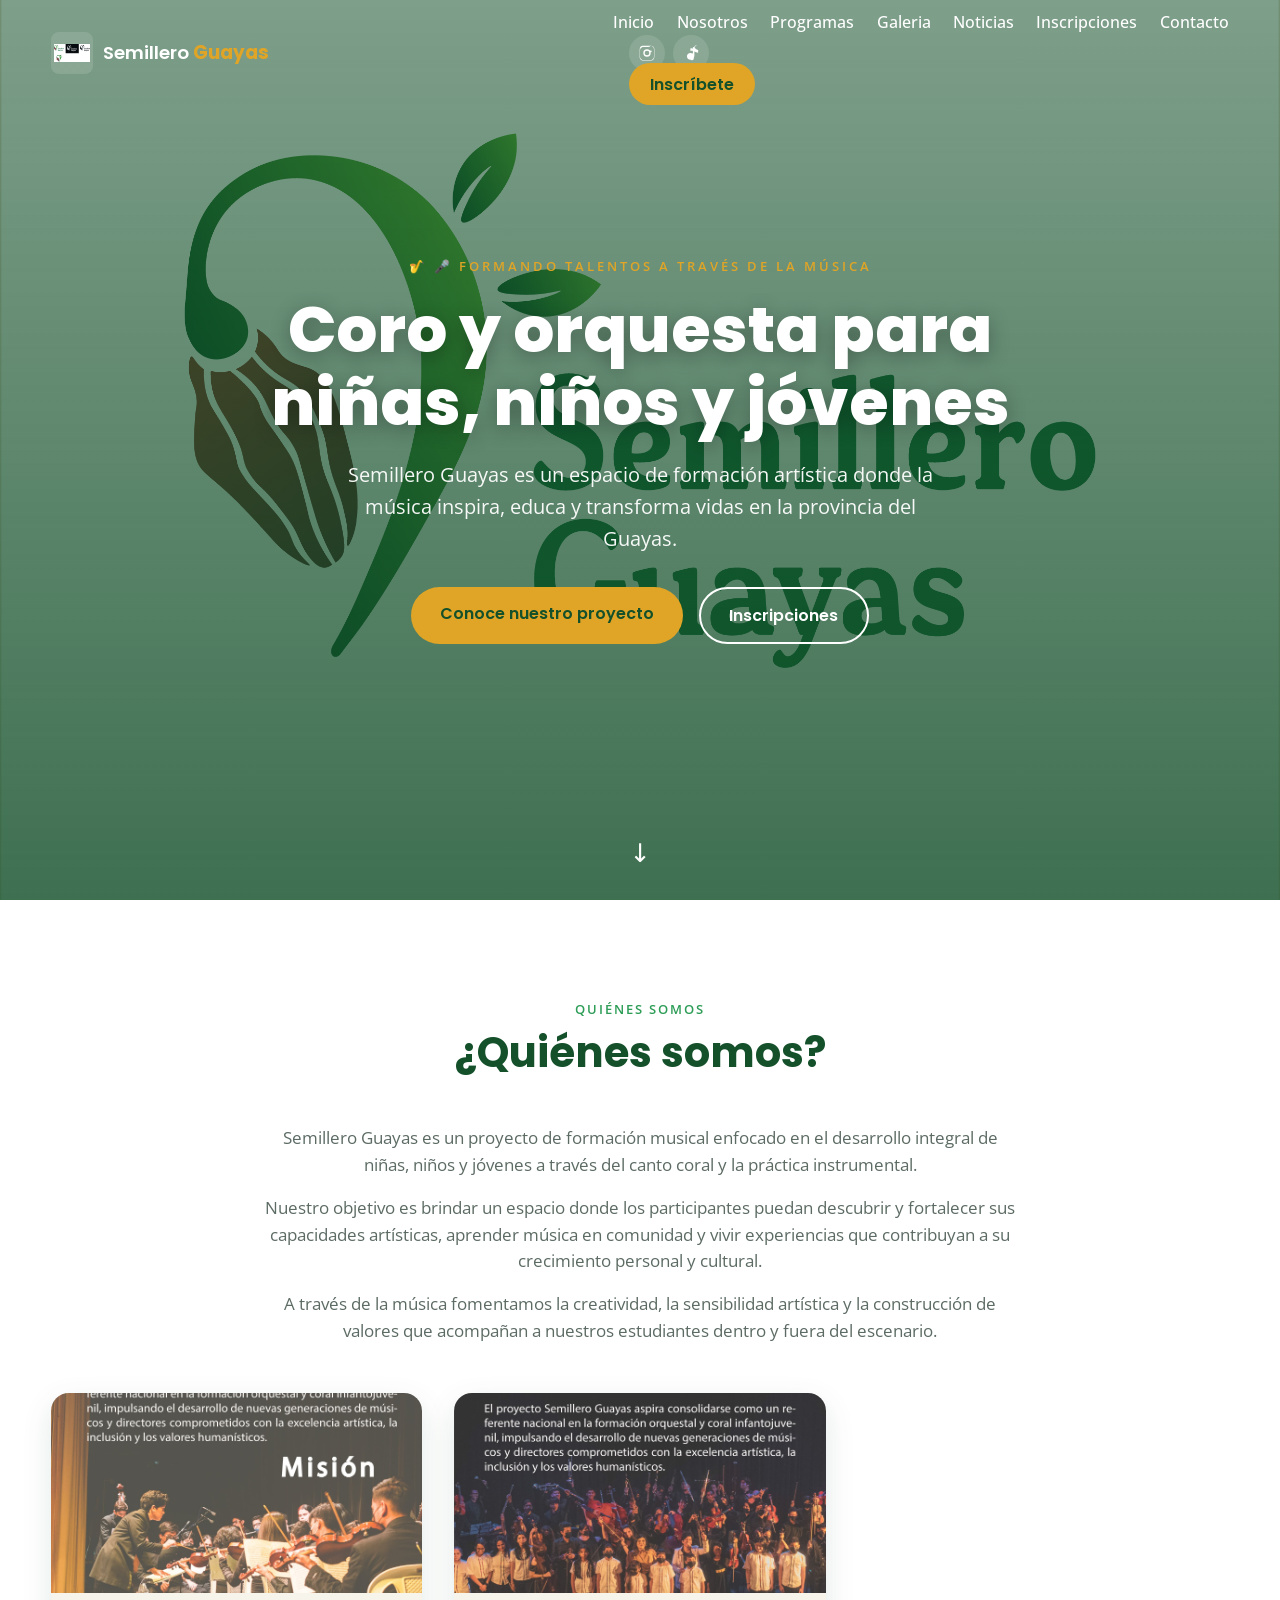
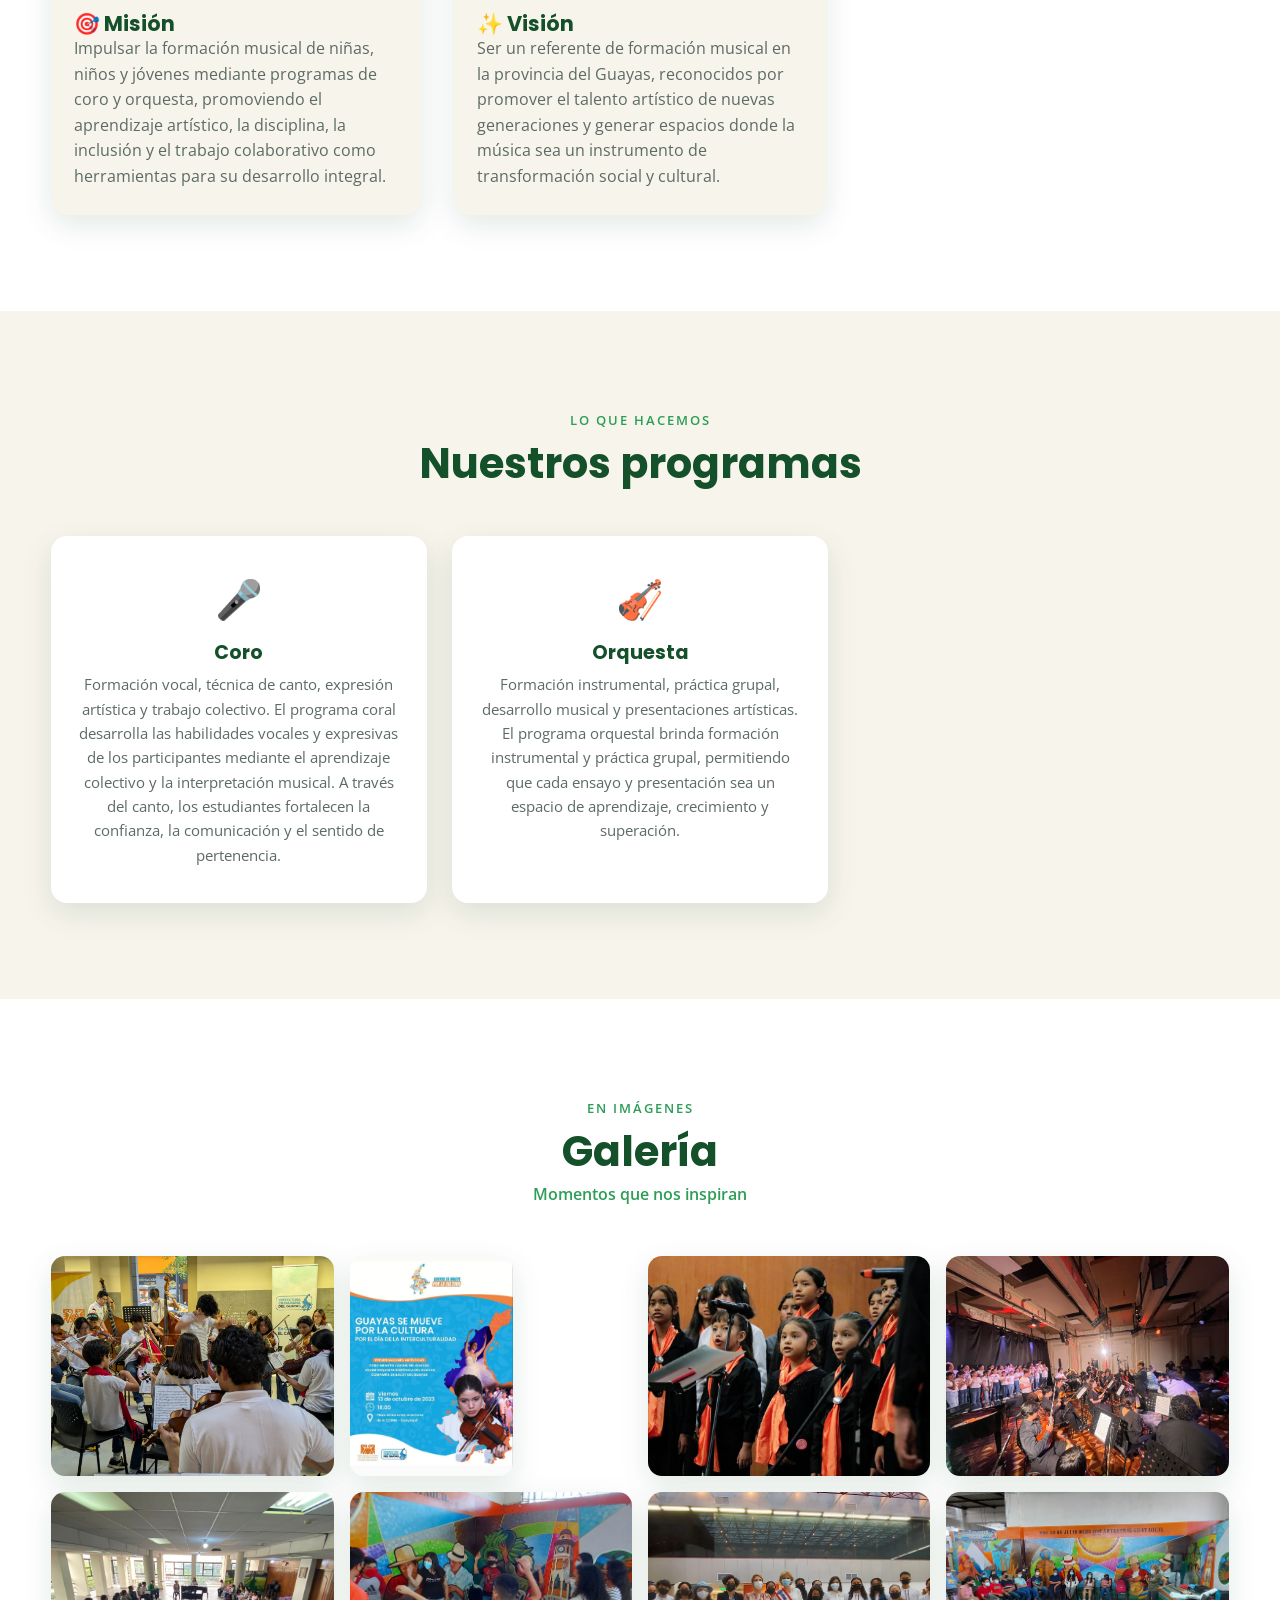
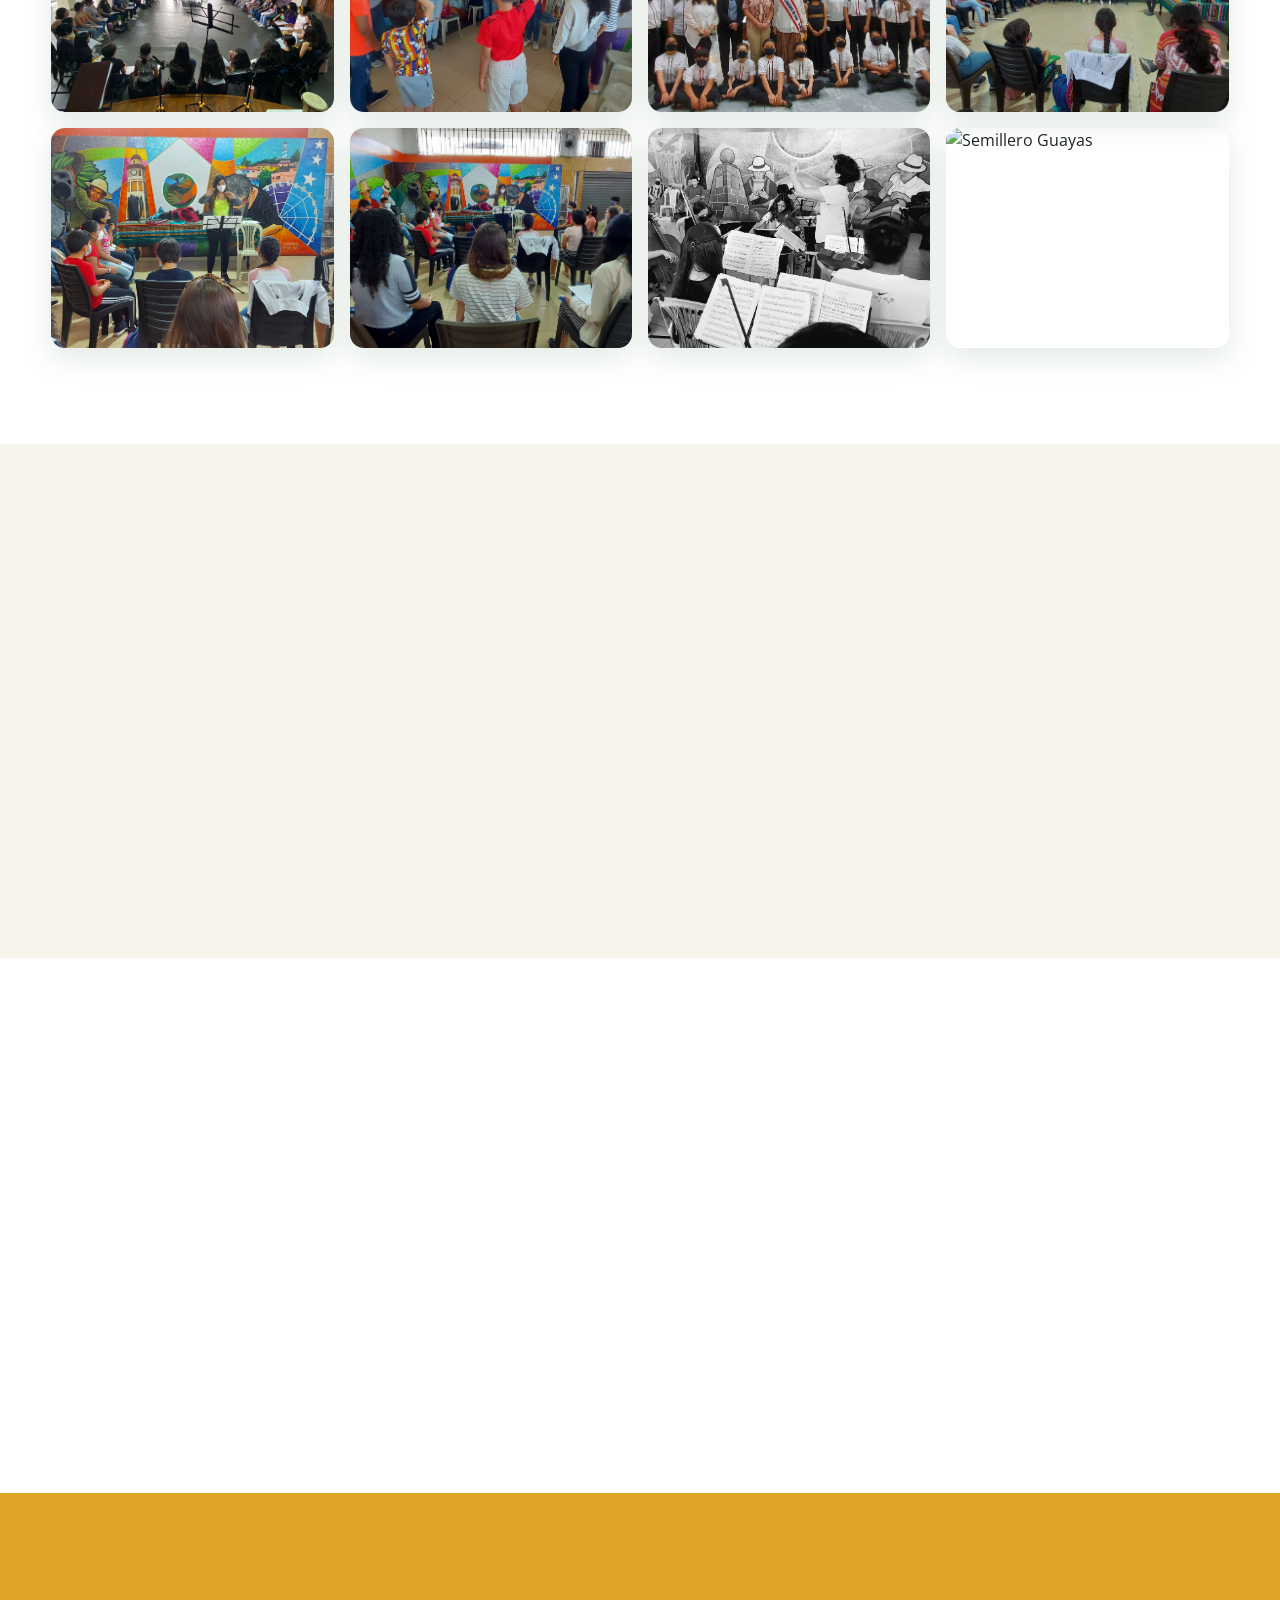
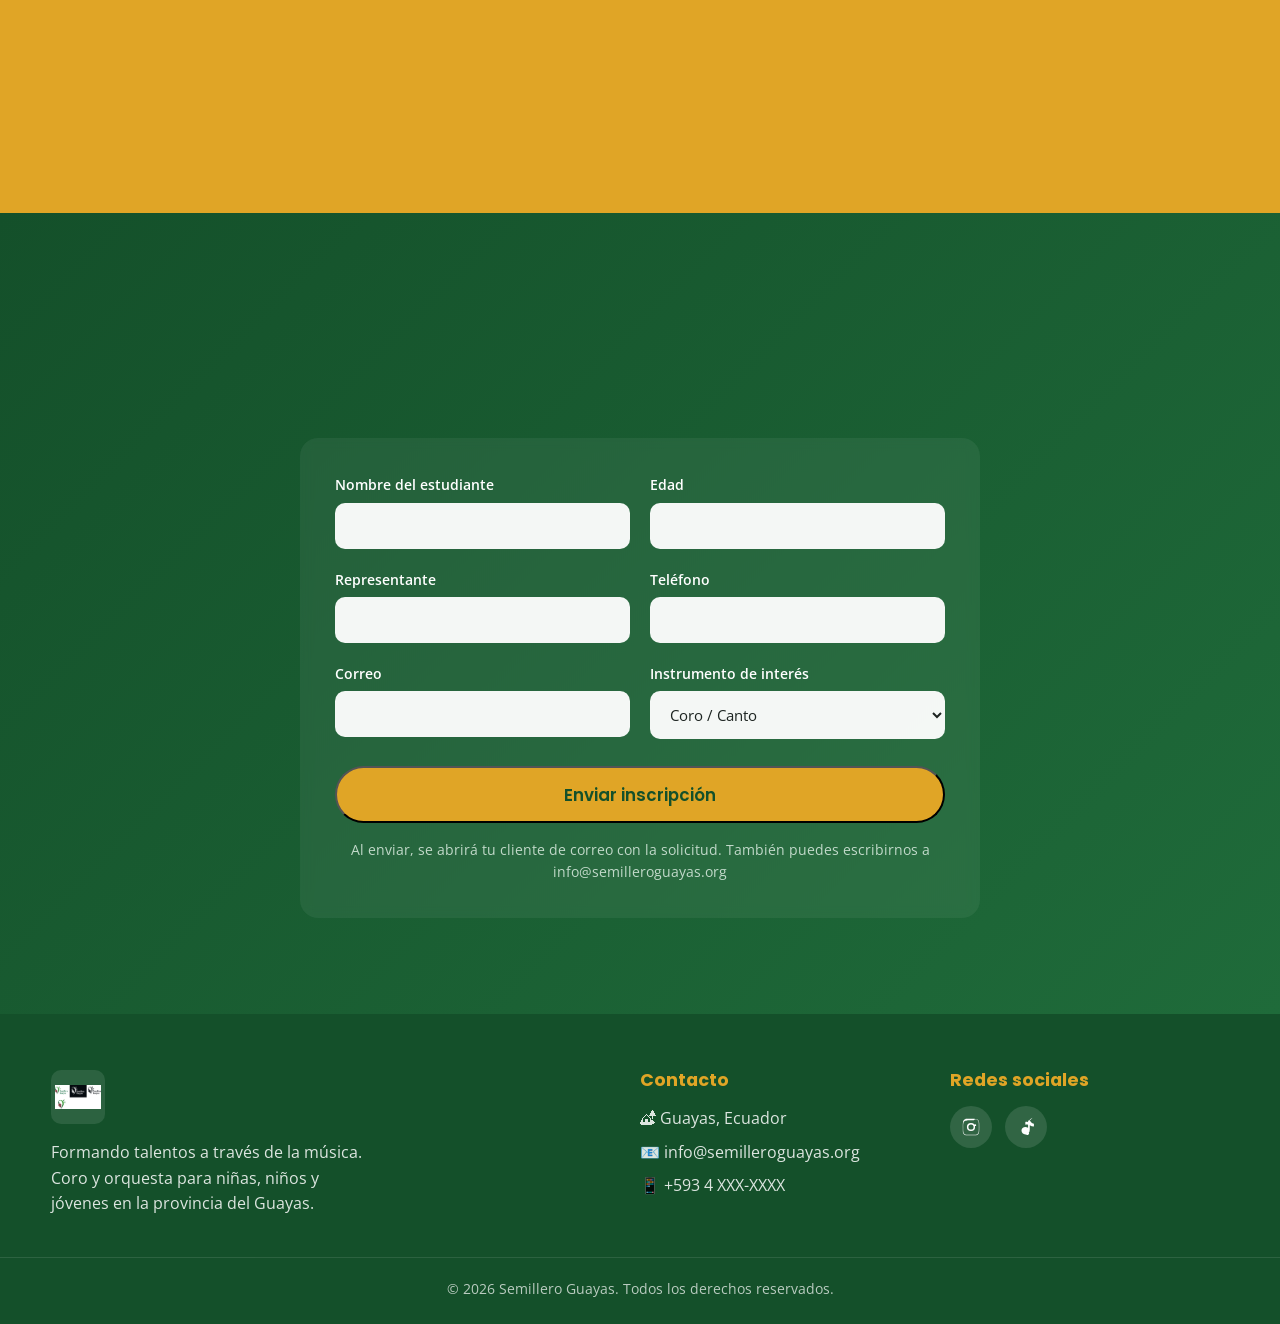
==== commit e1c8eeac: "Correccion copy real: coro/orquesta, tildes, menu, noticias, formulario" ====
--- a/04-Entregables/index.html
+++ b/04-Entregables/index.html
@@ -3,11 +3,11 @@
 <head>
 <meta charset="UTF-8">
 <meta name="viewport" content="width=device-width, initial-scale=1.0">
-<title>Semillero Guayas | Cultivando el Futuro del Campo Ecuatoriano</title>
-<meta name="description" content="Semillero Guayas - formacion musical y desarrollo infantojuvenil en el campo ecuatoriano. Cultivamos talento, comunidad y futuro.">
+<title>Semillero Guayas | Formando talentos a través de la música</title>
+<meta name="description" content="Semillero Guayas - formación musical con coro y orquesta para niñas, niños y jóvenes en la provincia del Guayas. La música transforma vidas.">
 <meta name="author" content="Semillero Guayas">
 <meta property="og:title" content="Semillero Guayas">
-<meta property="og:description" content="Cultivando el futuro del campo ecuatoriano a traves de la musica y la educacion.">
+<meta property="og:description" content="Formando talentos a través de la música. Coro y orquesta para niñas, niños y jóvenes.">
 <meta property="og:type" content="website">
 <meta property="og:image" content="assets/portada.png">
 <meta property="og:site_name" content="Semillero Guayas">
@@ -37,14 +37,15 @@
         <li><a href="#nosotros" class="nav__link">Nosotros</a></li>
         <li><a href="#programas" class="nav__link">Programas</a></li>
         <li><a href="#galeria" class="nav__link">Galeria</a></li>
-        <li><a href="#impacto" class="nav__link">Impacto</a></li>
+        <li><a href="#noticias" class="nav__link">Noticias</a></li>
+        <li><a href="#inscripciones" class="nav__link">Inscripciones</a></li>
         <li><a href="#contacto" class="nav__link">Contacto</a></li>
       </ul>
       <div class="header__social">
         <a href="https://www.instagram.com/semilleroguayas" target="_blank" rel="noopener" aria-label="Instagram" class="header__social-link"><img src="assets/icon-instagram.svg" alt="Instagram"></a>
         <a href="https://www.tiktok.com/@semillero_guayas" target="_blank" rel="noopener" aria-label="TikTok" class="header__social-link"><img src="assets/icon-tiktok.svg" alt="TikTok"></a>
       </div>
-      <a href="#contacto" class="nav__cta">Contáctanos</a>
+      <a href="#inscripciones" class="nav__cta">Inscríbete</a>
     </nav>
     <button class="header__burger" id="burger" aria-label="Menu"><span></span><span></span><span></span></button>
   </div>
@@ -54,12 +55,12 @@
   <div class="hero__bg" style="background-image:url('assets/portada.png')"></div>
   <div class="hero__overlay"></div>
   <div class="hero__content">
-    <p class="hero__eyebrow">Formacion • Comunidad • Futuro</p>
-    <h1 class="hero__title">Cultivando el futuro del campo ecuatoriano</h1>
-    <p class="hero__subtitle">Semillero Guayas acompana a ninos y jovenes a traves de la musica, la educacion y el arte, sembrando talento en nuestras comunidades rurales.</p>
+    <p class="hero__eyebrow">&#127927; &#127908; Formando talentos a través de la música</p>
+    <h1 class="hero__title">Coro y orquesta para niñas, niños y jóvenes</h1>
+    <p class="hero__subtitle">Semillero Guayas es un espacio de formación artística donde la música inspira, educa y transforma vidas en la provincia del Guayas.</p>
     <div class="hero__actions">
-      <a href="#programas" class="btn btn--primary">Ver programas</a>
-      <a href="#nosotros" class="btn btn--ghost">Conoce mas</a>
+      <a href="#nosotros" class="btn btn--primary">Conoce nuestro proyecto</a>
+      <a href="#inscripciones" class="btn btn--ghost">Inscripciones</a>
     </div>
   </div>
   <div class="hero__scroll">&#8595;</div>
@@ -68,24 +69,24 @@
 <section class="nosotros" id="nosotros">
   <div class="container">
     <div class="section-head reveal">
-      <span class="section-head__tag">Quienes somos</span>
-      <h2 class="section-head__title">Sembrando talento en el campo</h2>
+      <span class="section-head__tag">Quiénes somos</span>
+      <h2 class="section-head__title">¿Quiénes somos?</h2>
+    </div>
+    <div class="nosotros__intro reveal">
+      <p>Semillero Guayas es un proyecto de formación musical enfocado en el desarrollo integral de niñas, niños y jóvenes a través del canto coral y la práctica instrumental.</p>
+      <p>Nuestro objetivo es brindar un espacio donde los participantes puedan descubrir y fortalecer sus capacidades artísticas, aprender música en comunidad y vivir experiencias que contribuyan a su crecimiento personal y cultural.</p>
+      <p>A través de la música fomentamos la creatividad, la sensibilidad artística y la construcción de valores que acompañan a nuestros estudiantes dentro y fuera del escenario.</p>
     </div>
     <div class="nosotros__grid">
       <div class="nosotros__card reveal">
-        <img src="assets/mision.jpeg" alt="Mision" class="nosotros__img">
-        <h3>Mision</h3>
-        <p>Formar ninos y jovenes del Guayas a traves de la musica y el arte, generando espacios de creatividad, pertenencia y desarrollo humano en zonas rurales.</p>
+        <img src="assets/mision.jpeg" alt="Misión" class="nosotros__img">
+        <h3>&#127919; Misión</h3>
+        <p>Impulsar la formación musical de niñas, niños y jóvenes mediante programas de coro y orquesta, promoviendo el aprendizaje artístico, la disciplina, la inclusión y el trabajo colaborativo como herramientas para su desarrollo integral.</p>
       </div>
       <div class="nosotros__card reveal">
-        <img src="assets/vision.jpeg" alt="Vision" class="nosotros__img">
-        <h3>Vision</h3>
-        <p>Ser la red de formacion artistica infantojuvenil mas grande del litoral ecuatoriano, donde cada semilla de talento florezca en oportunidad.</p>
-      </div>
-      <div class="nosotros__card reveal">
-        <img src="assets/auspiciantes.jpeg" alt="Aliados" class="nosotros__img">
-        <h3>Valores</h3>
-        <p>Compromiso, comunidad, alegria y excelencia. Cada clase es una huerta donde crece el futuro de nuestra tierra.</p>
+        <img src="assets/vision.jpeg" alt="Visión" class="nosotros__img">
+        <h3>&#10024; Visión</h3>
+        <p>Ser un referente de formación musical en la provincia del Guayas, reconocidos por promover el talento artístico de nuevas generaciones y generar espacios donde la música sea un instrumento de transformación social y cultural.</p>
       </div>
     </div>
   </div>
@@ -98,12 +99,16 @@
       <h2 class="section-head__title">Nuestros programas</h2>
     </div>
     <div class="programas__grid">
-      <div class="programa reveal"><span class="programa__icon">&#9835;</span><h3>Coro Infantil</h3><p>Canto y armonia para ninos de 6 a 12 anos.</p></div>
-      <div class="programa reveal"><span class="programa__icon">&#127925;</span><h3>Instrumentos</h3><p>Guitarra, piano y percusion desde cero.</p></div>
-      <div class="programa reveal"><span class="programa__icon">&#127917;</span><h3>Danza y Teatro</h3><p>Expresion corporal y identidad cultural.</p></div>
-      <div class="programa reveal"><span class="programa__icon">&#127912;</span><h3>Artes Visuales</h3><p>Pintura, muralismo y creacion manual.</p></div>
-      <div class="programa reveal"><span class="programa__icon">&#129309;</span><h3>Formacion de Docentes</h3><p>Acompanamos a educadores rurales.</p></div>
-      <div class="programa reveal"><span class="programa__icon">&#127881;</span><h3>Festivales</h3><p>Escenarios abiertos para nuestras comunidades.</p></div>
+      <div class="programa reveal">
+        <span class="programa__icon">&#127908;</span>
+        <h3>Coro</h3>
+        <p>Formación vocal, técnica de canto, expresión artística y trabajo colectivo. El programa coral desarrolla las habilidades vocales y expresivas de los participantes mediante el aprendizaje colectivo y la interpretación musical. A través del canto, los estudiantes fortalecen la confianza, la comunicación y el sentido de pertenencia.</p>
+      </div>
+      <div class="programa reveal">
+        <span class="programa__icon">&#127931;</span>
+        <h3>Orquesta</h3>
+        <p>Formación instrumental, práctica grupal, desarrollo musical y presentaciones artísticas. El programa orquestal brinda formación instrumental y práctica grupal, permitiendo que cada ensayo y presentación sea un espacio de aprendizaje, crecimiento y superación.</p>
+      </div>
     </div>
   </div>
 </section>
@@ -111,8 +116,9 @@
 <section class="galeria" id="galeria">
   <div class="container">
     <div class="section-head reveal">
-      <span class="section-head__tag">En imagenes</span>
-      <h2 class="section-head__title">Nuestra galeria</h2>
+      <span class="section-head__tag">En imágenes</span>
+      <h2 class="section-head__title">Galería</h2>
+      <p class="section-head__sub">Momentos que nos inspiran</p>
     </div>
     <div class="galeria__grid" id="galeriaGrid">
       <img src="assets/galeria/1.jpg" alt="Semillero Guayas" class="galeria__item reveal">
@@ -131,26 +137,76 @@
   </div>
 </section>
 
-<section class="impacto" id="impacto">
-  <div class="container">
-    <div class="section-head reveal">
-      <span class="section-head__tag">Lo que logramos</span>
-      <h2 class="section-head__title">Nuestro impacto</h2>
-    </div>
-    <div class="impacto__grid">
-      <div class="impacto__item reveal"><span class="impacto__num" data-target="320">0</span><p>Ninos formados</p></div>
-      <div class="impacto__item reveal"><span class="impacto__num" data-target="14">0</span><p>Comunidades</p></div>
-      <div class="impacto__item reveal"><span class="impacto__num" data-target="6">0</span><p>Programas</p></div>
-      <div class="impacto__item reveal"><span class="impacto__num" data-target="9">0</span><p>Anos de camino</p></div>
-    </div>
-  </div>
-</section>
-
-<section class="cta">
+<section class="logros" id="logros">
+  <div class="container">
+    <div class="section-head reveal">
+      <span class="section-head__tag">Nuestra historia</span>
+      <h2 class="section-head__title">&#127942; Logros y experiencias</h2>
+    </div>
+    <div class="nosotros__intro reveal">
+      <p>A través de nuestras actividades musicales hemos acompañado procesos de formación, participación artística y experiencias que permiten a nuestros estudiantes mostrar su talento en diferentes escenarios.</p>
+      <p>Cada logro es el resultado del compromiso de estudiantes, familias y docentes que forman parte de esta gran comunidad musical: participaciones en festivales, presentaciones realizadas y reconocimientos que guardamos en nuestras fotografías y videos.</p>
+    </div>
+  </div>
+</section>
+
+<section class="noticias" id="noticias">
+  <div class="container">
+    <div class="section-head reveal">
+      <span class="section-head__tag">Actualidad</span>
+      <h2 class="section-head__title">Noticias</h2>
+    </div>
+    <div class="noticias__grid">
+      <div class="noticia reveal"><span class="noticia__tag">Próximas presentaciones</span><h3>Calendario de conciertos</h3><p>Conoce las fechas de nuestras próximas presentaciones y festivales.</p></div>
+      <div class="noticia reveal"><span class="noticia__tag">Convocatorias</span><h3>Nuevas inscripciones abiertas</h3><p>Invitamos a niñas, niños y jóvenes a sumarse a nuestro coro y orquesta.</p></div>
+      <div class="noticia reveal"><span class="noticia__tag">Eventos</span><h3>Actividades culturales</h3><p>Ensayos abiertos, encuentros musicales y celebraciones de nuestra comunidad.</p></div>
+      <div class="noticia reveal"><span class="noticia__tag">Historias de estudiantes</span><h3>Voces que transforman</h3><p>Conoce las trayectorias de quienes hacen música en Semillero Guayas.</p></div>
+    </div>
+  </div>
+</section>
+
+<section class="cta" id="inscripciones">
   <div class="container cta__inner reveal">
-    <h2>¿Quieres sembrar con nosotros?</h2>
-    <p>Apoya, participa o inscribe a un nino. Cada grano cuenta.</p>
-    <a href="#contacto" class="btn btn--primary">Hablemos</a>
+    <h2>&#128151; Únete a Semillero Guayas</h2>
+    <p>La música transforma vidas. Sé parte de una comunidad donde los sueños se convierten en melodías. Tu talento tiene un lugar.</p>
+    <a href="#formulario" class="btn btn--primary">Inscríbete aquí</a>
+  </div>
+</section>
+
+<section class="formulario" id="formulario">
+  <div class="container">
+    <div class="section-head reveal">
+      <span class="section-head__tag">Formulario</span>
+      <h2 class="section-head__title">&#128221; Inscríbete ahora</h2>
+    </div>
+    <form class="form" id="formInscripcion" action="https://formspree.io/f/placeholder" method="POST">
+      <div class="form__row">
+        <label>Nombre del estudiante<input type="text" name="estudiante" required></label>
+        <label>Edad<input type="number" name="edad" min="3" max="25" required></label>
+      </div>
+      <div class="form__row">
+        <label>Representante<input type="text" name="representante" required></label>
+        <label>Teléfono<input type="tel" name="telefono" required></label>
+      </div>
+      <div class="form__row">
+        <label>Correo<input type="email" name="correo" required></label>
+        <label>Instrumento de interés
+          <select name="instrumento">
+            <option>Coro / Canto</option>
+            <option>Violín</option>
+            <option>Viola</option>
+            <option>Violonchelo</option>
+            <option>Flauta</option>
+            <option>Guitarra</option>
+            <option>Piano</option>
+            <option>Percusión</option>
+            <option>Otro</option>
+          </select>
+        </label>
+      </div>
+      <button type="submit" class="btn btn--primary">Enviar inscripción</button>
+      <p class="form__note">Al enviar, se abrirá tu cliente de correo con la solicitud. También puedes escribirnos a info@semilleroguayas.org</p>
+    </form>
   </div>
 </section>
 
@@ -158,18 +214,18 @@
   <div class="container footer__grid">
     <div class="footer__col">
       <img src="assets/logo.png" alt="Semillero Guayas" class="footer__logo">
-      <p>Cultivando el futuro del campo ecuatoriano a traves de la musica y la educacion.</p>
+      <p>Formando talentos a través de la música. Coro y orquesta para niñas, niños y jóvenes en la provincia del Guayas.</p>
     </div>
     <div class="footer__col">
       <h4>Contacto</h4>
       <ul>
+        <li>&#127957; Guayas, Ecuador</li>
         <li>&#128231; info@semilleroguayas.org</li>
         <li>&#128241; +593 4 XXX-XXXX</li>
-        <li>&#127960; Guayas, Ecuador</li>
       </ul>
     </div>
     <div class="footer__col">
-      <h4>Síguenos</h4>
+      <h4>Redes sociales</h4>
       <div class="footer__social">
         <a href="https://www.instagram.com/semilleroguayas" target="_blank" rel="noopener" aria-label="Instagram" class="social-link"><img src="assets/icon-instagram.svg" alt="Instagram"></a>
         <a href="https://www.tiktok.com/@semillero_guayas" target="_blank" rel="noopener" aria-label="TikTok" class="social-link"><img src="assets/icon-tiktok.svg" alt="TikTok"></a>
--- a/04-Entregables/styles.css
+++ b/04-Entregables/styles.css
@@ -153,3 +153,42 @@
   .galeria__item{height:180px}
   .hero__actions{flex-direction:column}
 }
+
+/* Nosotros intro */
+.nosotros__intro{max-width:760px;margin:0 auto 3rem;text-align:center}
+.nosotros__intro p{margin-bottom:1rem;color:var(--muted);font-size:1.05rem}
+.section-head__sub{color:var(--green-light);font-weight:600;margin-top:.4rem}
+
+/* Programa texto */
+.programa p{color:var(--muted);font-size:.95rem;margin-top:.4rem}
+
+/* Logros */
+.logros{padding:5rem 0;background:var(--ivory)}
+
+/* Noticias */
+.noticias{padding:6rem 0;background:var(--white)}
+.noticias__grid{display:grid;grid-template-columns:repeat(4,1fr);gap:1.4rem}
+.noticia{background:var(--ivory);border-radius:16px;padding:1.6rem;box-shadow:var(--shadow);transition:var(--transition);border-top:4px solid var(--gold)}
+.noticia:hover{transform:translateY(-6px)}
+.noticia__tag{display:inline-block;background:var(--green);color:#fff;font-size:.75rem;padding:.25rem .7rem;border-radius:50px;margin-bottom:.8rem;font-weight:600}
+.noticia h3{color:var(--green-dark);font-size:1.1rem;margin-bottom:.5rem}
+.noticia p{color:var(--muted);font-size:.92rem}
+
+/* Formulario */
+.formulario{padding:6rem 0;background:linear-gradient(135deg,var(--green-dark),var(--green));color:#fff}
+.formulario .section-head__tag,.formulario .section-head__title{color:#fff}
+.form{max-width:680px;margin:0 auto;background:rgba(255,255,255,.06);padding:2.2rem;border-radius:18px;backdrop-filter:blur(6px)}
+.form__row{display:grid;grid-template-columns:1fr 1fr;gap:1.2rem;margin-bottom:1.2rem}
+.form label{display:flex;flex-direction:column;gap:.4rem;font-weight:600;font-size:.9rem}
+.form input,.form select{padding:.8rem 1rem;border:0;border-radius:10px;font-family:inherit;font-size:.95rem;background:rgba(255,255,255,.95);color:var(--ink)}
+.form .btn{width:100%;margin-top:.5rem;font-size:1.05rem}
+.form__note{text-align:center;opacity:.8;font-size:.85rem;margin-top:1rem}
+.form__note{color:#e8f5ec}
+
+/* Responsive ajustes */
+@media(max-width:1024px){
+  .noticias__grid{grid-template-columns:repeat(2,1fr)}
+}
+@media(max-width:768px){
+  .noticias__grid,.form__row{grid-template-columns:1fr}
+}
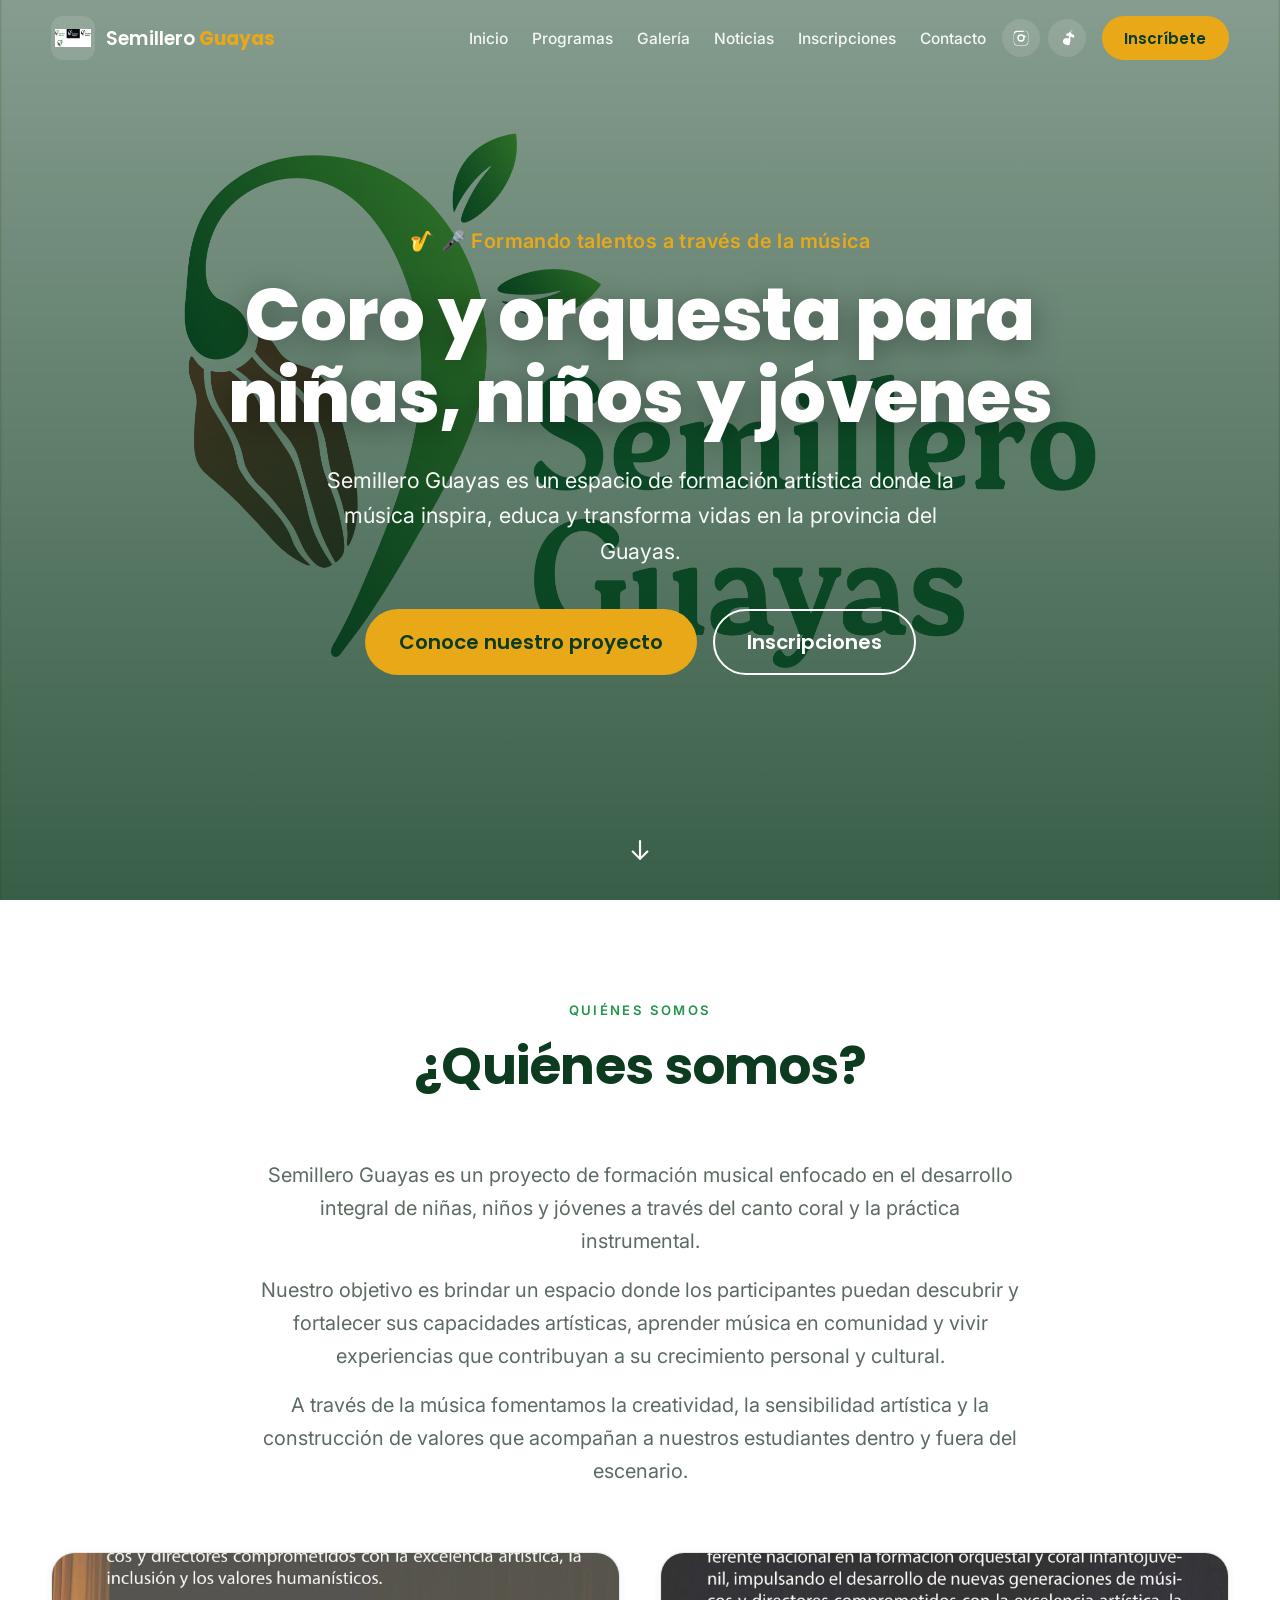
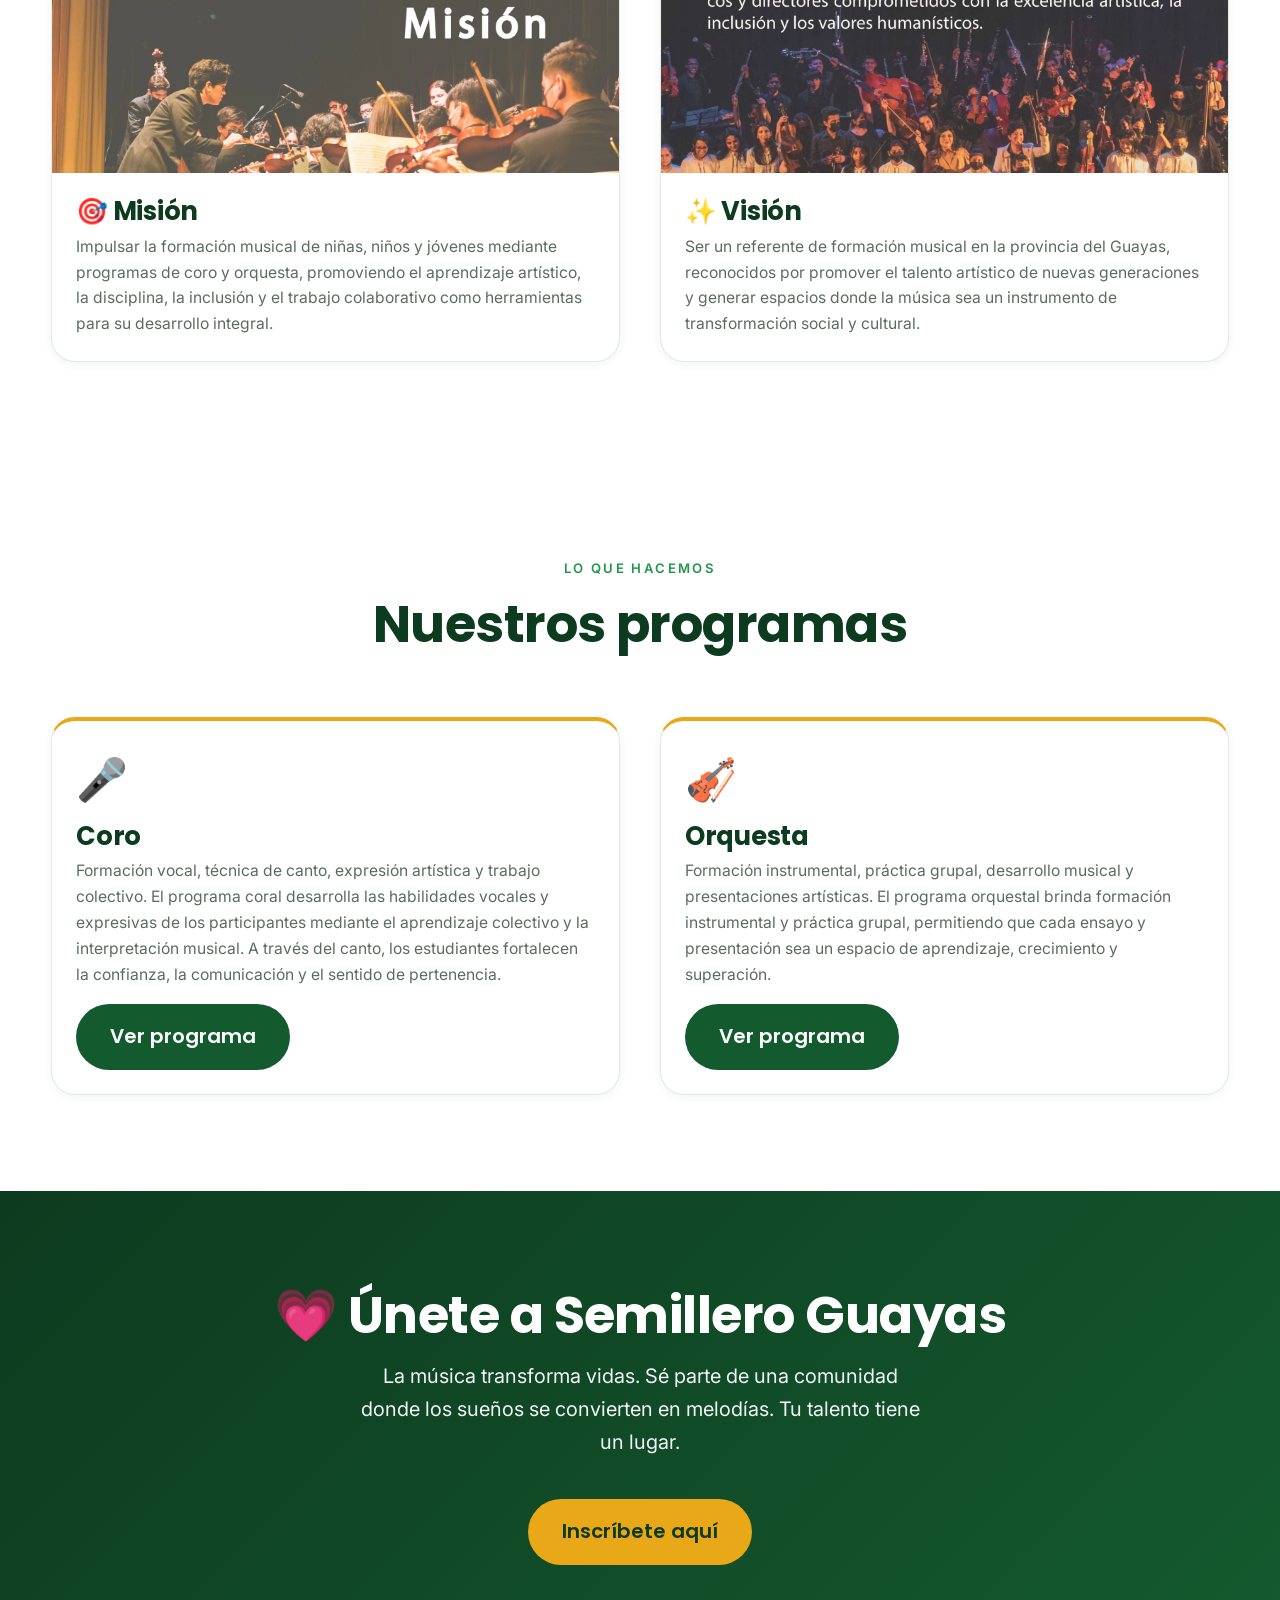
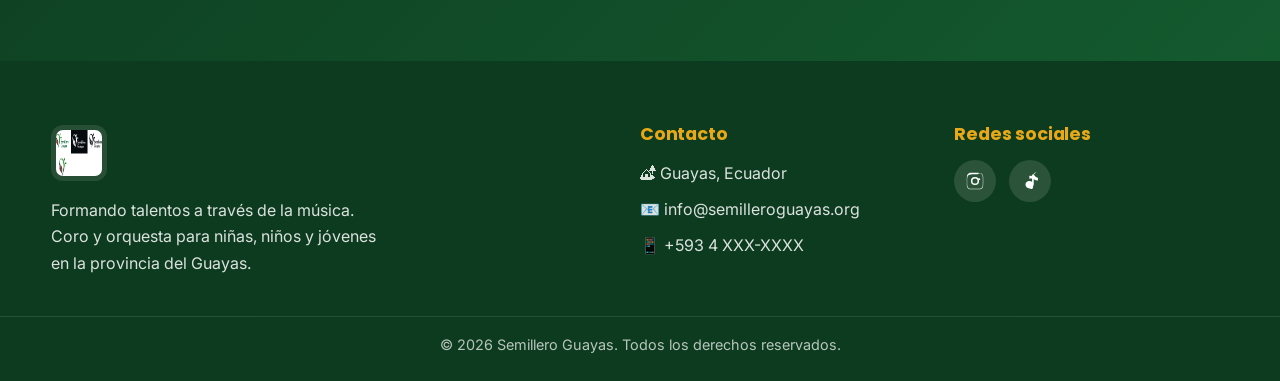
==== commit fcee24fe: "Sitio multipagina pro: home+5 paginas, design system, webp, favicon" ====
--- a/04-Entregables/index.html
+++ b/04-Entregables/index.html
@@ -5,208 +5,127 @@
 <meta name="viewport" content="width=device-width, initial-scale=1.0">
 <title>Semillero Guayas | Formando talentos a través de la música</title>
 <meta name="description" content="Semillero Guayas - formación musical con coro y orquesta para niñas, niños y jóvenes en la provincia del Guayas. La música transforma vidas.">
-<meta name="author" content="Semillero Guayas">
 <meta property="og:title" content="Semillero Guayas">
 <meta property="og:description" content="Formando talentos a través de la música. Coro y orquesta para niñas, niños y jóvenes.">
 <meta property="og:type" content="website">
-<meta property="og:image" content="assets/portada.png">
+<meta property="og:image" content="assets/og-image.webp">
 <meta property="og:site_name" content="Semillero Guayas">
 <meta property="og:locale" content="es_EC">
-<link rel="icon" type="image/png" href="assets/favicon-32.png">
+<link rel="icon" type="image/svg+xml" href="assets/favicon.svg">
 <link rel="me" href="https://www.instagram.com/semilleroguayas">
 <link rel="me" href="https://www.tiktok.com/@semillero_guayas">
 <link rel="preconnect" href="https://fonts.googleapis.com">
-<link href="https://fonts.googleapis.com/css2?family=Poppins:wght@400;600;700;800&family=Open+Sans:wght@400;500;600&display=swap" rel="stylesheet">
-<link rel="stylesheet" href="styles.css">
+<link href="https://fonts.googleapis.com/css2?family=Poppins:wght@400;600;700;800&family=Inter:wght@400;500;600&display=swap" rel="stylesheet">
+<link rel="stylesheet" href="assets/css/base.css">
+<link rel="stylesheet" href="assets/css/components.css">
 </head>
 <body>
-
-<div class="loader" id="loader"><div class="loader__leaf"></div></div>
+<div class="loader" id="loader"><span></span></div>
 <div class="scroll-progress" id="scrollProgress"></div>
 <a href="#" class="back-to-top" id="backToTop" aria-label="Volver arriba">&#8593;</a>
 
 <header class="header" id="header">
   <div class="header__inner">
-    <a href="#inicio" class="header__brand">
-      <img src="assets/logo.png" alt="Semillero Guayas" class="header__logo">
-      <span class="header__name">Semillero <strong>Guayas</strong></span>
+    <a href="index.html" class="brand">
+      <img src="assets/logo.png" alt="Semillero Guayas" class="brand__logo">
+      <span class="brand__name">Semillero <b>Guayas</b></span>
     </a>
     <nav class="nav" id="nav">
       <ul class="nav__list">
-        <li><a href="#inicio" class="nav__link">Inicio</a></li>
-        <li><a href="#nosotros" class="nav__link">Nosotros</a></li>
-        <li><a href="#programas" class="nav__link">Programas</a></li>
-        <li><a href="#galeria" class="nav__link">Galeria</a></li>
-        <li><a href="#noticias" class="nav__link">Noticias</a></li>
-        <li><a href="#inscripciones" class="nav__link">Inscripciones</a></li>
-        <li><a href="#contacto" class="nav__link">Contacto</a></li>
+        <li><a href="index.html" class="nav__link active">Inicio</a></li>
+        <li><a href="programas.html" class="nav__link">Programas</a></li>
+        <li><a href="galeria.html" class="nav__link">Galería</a></li>
+        <li><a href="noticias.html" class="nav__link">Noticias</a></li>
+        <li><a href="inscripciones.html" class="nav__link">Inscripciones</a></li>
+        <li><a href="contacto.html" class="nav__link">Contacto</a></li>
       </ul>
-      <div class="header__social">
-        <a href="https://www.instagram.com/semilleroguayas" target="_blank" rel="noopener" aria-label="Instagram" class="header__social-link"><img src="assets/icon-instagram.svg" alt="Instagram"></a>
-        <a href="https://www.tiktok.com/@semillero_guayas" target="_blank" rel="noopener" aria-label="TikTok" class="header__social-link"><img src="assets/icon-tiktok.svg" alt="TikTok"></a>
+      <div class="nav__social">
+        <a href="https://www.instagram.com/semilleroguayas" target="_blank" rel="noopener" aria-label="Instagram"><img src="assets/icon-instagram.svg" alt="Instagram"></a>
+        <a href="https://www.tiktok.com/@semillero_guayas" target="_blank" rel="noopener" aria-label="TikTok"><img src="assets/icon-tiktok.svg" alt="TikTok"></a>
       </div>
-      <a href="#inscripciones" class="nav__cta">Inscríbete</a>
+      <a href="inscripciones.html" class="nav__cta">Inscríbete</a>
     </nav>
-    <button class="header__burger" id="burger" aria-label="Menu"><span></span><span></span><span></span></button>
+    <button class="burger" id="burger" aria-label="Menu"><span></span><span></span><span></span></button>
   </div>
 </header>
 
 <section class="hero" id="inicio">
-  <div class="hero__bg" style="background-image:url('assets/portada.png')"></div>
+  <div class="hero__bg" style="background-image:url('assets/portada.webp')"></div>
   <div class="hero__overlay"></div>
   <div class="hero__content">
     <p class="hero__eyebrow">&#127927; &#127908; Formando talentos a través de la música</p>
     <h1 class="hero__title">Coro y orquesta para niñas, niños y jóvenes</h1>
-    <p class="hero__subtitle">Semillero Guayas es un espacio de formación artística donde la música inspira, educa y transforma vidas en la provincia del Guayas.</p>
+    <p class="hero__sub">Semillero Guayas es un espacio de formación artística donde la música inspira, educa y transforma vidas en la provincia del Guayas.</p>
     <div class="hero__actions">
-      <a href="#nosotros" class="btn btn--primary">Conoce nuestro proyecto</a>
-      <a href="#inscripciones" class="btn btn--ghost">Inscripciones</a>
+      <a href="programas.html" class="btn btn--primary">Conoce nuestro proyecto</a>
+      <a href="inscripciones.html" class="btn btn--ghost">Inscripciones</a>
     </div>
   </div>
   <div class="hero__scroll">&#8595;</div>
 </section>
 
-<section class="nosotros" id="nosotros">
+<section class="section about">
   <div class="container">
     <div class="section-head reveal">
-      <span class="section-head__tag">Quiénes somos</span>
-      <h2 class="section-head__title">¿Quiénes somos?</h2>
+      <span class="eyebrow">Quiénes somos</span>
+      <h2>¿Quiénes somos?</h2>
     </div>
-    <div class="nosotros__intro reveal">
+    <div class="about__intro reveal">
       <p>Semillero Guayas es un proyecto de formación musical enfocado en el desarrollo integral de niñas, niños y jóvenes a través del canto coral y la práctica instrumental.</p>
       <p>Nuestro objetivo es brindar un espacio donde los participantes puedan descubrir y fortalecer sus capacidades artísticas, aprender música en comunidad y vivir experiencias que contribuyan a su crecimiento personal y cultural.</p>
       <p>A través de la música fomentamos la creatividad, la sensibilidad artística y la construcción de valores que acompañan a nuestros estudiantes dentro y fuera del escenario.</p>
     </div>
-    <div class="nosotros__grid">
-      <div class="nosotros__card reveal">
-        <img src="assets/mision.jpeg" alt="Misión" class="nosotros__img">
-        <h3>&#127919; Misión</h3>
-        <p>Impulsar la formación musical de niñas, niños y jóvenes mediante programas de coro y orquesta, promoviendo el aprendizaje artístico, la disciplina, la inclusión y el trabajo colaborativo como herramientas para su desarrollo integral.</p>
+    <div class="grid-2">
+      <div class="card reveal">
+        <img src="assets/mision.webp" alt="Misión" class="card__img">
+        <div class="card__body">
+          <h3>&#127919; Misión</h3>
+          <p>Impulsar la formación musical de niñas, niños y jóvenes mediante programas de coro y orquesta, promoviendo el aprendizaje artístico, la disciplina, la inclusión y el trabajo colaborativo como herramientas para su desarrollo integral.</p>
+        </div>
       </div>
-      <div class="nosotros__card reveal">
-        <img src="assets/vision.jpeg" alt="Visión" class="nosotros__img">
-        <h3>&#10024; Visión</h3>
-        <p>Ser un referente de formación musical en la provincia del Guayas, reconocidos por promover el talento artístico de nuevas generaciones y generar espacios donde la música sea un instrumento de transformación social y cultural.</p>
+      <div class="card reveal">
+        <img src="assets/vision.webp" alt="Visión" class="card__img">
+        <div class="card__body">
+          <h3>&#10024; Visión</h3>
+          <p>Ser un referente de formación musical en la provincia del Guayas, reconocidos por promover el talento artístico de nuevas generaciones y generar espacios donde la música sea un instrumento de transformación social y cultural.</p>
+        </div>
       </div>
     </div>
   </div>
 </section>
 
-<section class="programas" id="programas">
+<section class="section" style="background:var(--surface)">
   <div class="container">
     <div class="section-head reveal">
-      <span class="section-head__tag">Lo que hacemos</span>
-      <h2 class="section-head__title">Nuestros programas</h2>
+      <span class="eyebrow">Lo que hacemos</span>
+      <h2>Nuestros programas</h2>
     </div>
-    <div class="programas__grid">
-      <div class="programa reveal">
-        <span class="programa__icon">&#127908;</span>
-        <h3>Coro</h3>
-        <p>Formación vocal, técnica de canto, expresión artística y trabajo colectivo. El programa coral desarrolla las habilidades vocales y expresivas de los participantes mediante el aprendizaje colectivo y la interpretación musical. A través del canto, los estudiantes fortalecen la confianza, la comunicación y el sentido de pertenencia.</p>
+    <div class="grid-2">
+      <div class="card card--accent reveal">
+        <div class="card__body">
+          <span class="card__icon">&#127908;</span>
+          <h3>Coro</h3>
+          <p>Formación vocal, técnica de canto, expresión artística y trabajo colectivo. El programa coral desarrolla las habilidades vocales y expresivas de los participantes mediante el aprendizaje colectivo y la interpretación musical. A través del canto, los estudiantes fortalecen la confianza, la comunicación y el sentido de pertenencia.</p>
+          <a href="programas.html" class="btn btn--green" style="margin-top:var(--s3)">Ver programa</a>
+        </div>
       </div>
-      <div class="programa reveal">
-        <span class="programa__icon">&#127931;</span>
-        <h3>Orquesta</h3>
-        <p>Formación instrumental, práctica grupal, desarrollo musical y presentaciones artísticas. El programa orquestal brinda formación instrumental y práctica grupal, permitiendo que cada ensayo y presentación sea un espacio de aprendizaje, crecimiento y superación.</p>
+      <div class="card card--accent reveal">
+        <div class="card__body">
+          <span class="card__icon">&#127931;</span>
+          <h3>Orquesta</h3>
+          <p>Formación instrumental, práctica grupal, desarrollo musical y presentaciones artísticas. El programa orquestal brinda formación instrumental y práctica grupal, permitiendo que cada ensayo y presentación sea un espacio de aprendizaje, crecimiento y superación.</p>
+          <a href="programas.html" class="btn btn--green" style="margin-top:var(--s3)">Ver programa</a>
+        </div>
       </div>
     </div>
   </div>
 </section>
 
-<section class="galeria" id="galeria">
-  <div class="container">
-    <div class="section-head reveal">
-      <span class="section-head__tag">En imágenes</span>
-      <h2 class="section-head__title">Galería</h2>
-      <p class="section-head__sub">Momentos que nos inspiran</p>
-    </div>
-    <div class="galeria__grid" id="galeriaGrid">
-      <img src="assets/galeria/1.jpg" alt="Semillero Guayas" class="galeria__item reveal">
-      <img src="assets/galeria/13 OCT 1.jpg" alt="Semillero Guayas" class="galeria__item reveal">
-      <img src="assets/galeria/16 JUN 3.jpg" alt="Semillero Guayas" class="galeria__item reveal">
-      <img src="assets/galeria/17 OCT.jpg" alt="Semillero Guayas" class="galeria__item reveal">
-      <img src="assets/galeria/20 FEB 1.jpg" alt="Semillero Guayas" class="galeria__item reveal">
-      <img src="assets/galeria/20210612_095611.jpg" alt="Semillero Guayas" class="galeria__item reveal">
-      <img src="assets/galeria/20210722_170541.jpg" alt="Semillero Guayas" class="galeria__item reveal">
-      <img src="assets/galeria/20210828_091939.jpg" alt="Semillero Guayas" class="galeria__item reveal">
-      <img src="assets/galeria/20210828_095327.jpg" alt="Semillero Guayas" class="galeria__item reveal">
-      <img src="assets/galeria/20210828_095346.jpg" alt="Semillero Guayas" class="galeria__item reveal">
-      <img src="assets/galeria/20220528_124945.jpg" alt="Semillero Guayas" class="galeria__item reveal">
-      <img src="assets/galeria/21 DIC 1.jpg" alt="Semillero Guayas" class="galeria__item reveal">
-    </div>
-  </div>
-</section>
-
-<section class="logros" id="logros">
-  <div class="container">
-    <div class="section-head reveal">
-      <span class="section-head__tag">Nuestra historia</span>
-      <h2 class="section-head__title">&#127942; Logros y experiencias</h2>
-    </div>
-    <div class="nosotros__intro reveal">
-      <p>A través de nuestras actividades musicales hemos acompañado procesos de formación, participación artística y experiencias que permiten a nuestros estudiantes mostrar su talento en diferentes escenarios.</p>
-      <p>Cada logro es el resultado del compromiso de estudiantes, familias y docentes que forman parte de esta gran comunidad musical: participaciones en festivales, presentaciones realizadas y reconocimientos que guardamos en nuestras fotografías y videos.</p>
-    </div>
-  </div>
-</section>
-
-<section class="noticias" id="noticias">
-  <div class="container">
-    <div class="section-head reveal">
-      <span class="section-head__tag">Actualidad</span>
-      <h2 class="section-head__title">Noticias</h2>
-    </div>
-    <div class="noticias__grid">
-      <div class="noticia reveal"><span class="noticia__tag">Próximas presentaciones</span><h3>Calendario de conciertos</h3><p>Conoce las fechas de nuestras próximas presentaciones y festivales.</p></div>
-      <div class="noticia reveal"><span class="noticia__tag">Convocatorias</span><h3>Nuevas inscripciones abiertas</h3><p>Invitamos a niñas, niños y jóvenes a sumarse a nuestro coro y orquesta.</p></div>
-      <div class="noticia reveal"><span class="noticia__tag">Eventos</span><h3>Actividades culturales</h3><p>Ensayos abiertos, encuentros musicales y celebraciones de nuestra comunidad.</p></div>
-      <div class="noticia reveal"><span class="noticia__tag">Historias de estudiantes</span><h3>Voces que transforman</h3><p>Conoce las trayectorias de quienes hacen música en Semillero Guayas.</p></div>
-    </div>
-  </div>
-</section>
-
-<section class="cta" id="inscripciones">
-  <div class="container cta__inner reveal">
+<section class="section cta-band">
+  <div class="container reveal">
     <h2>&#128151; Únete a Semillero Guayas</h2>
     <p>La música transforma vidas. Sé parte de una comunidad donde los sueños se convierten en melodías. Tu talento tiene un lugar.</p>
-    <a href="#formulario" class="btn btn--primary">Inscríbete aquí</a>
-  </div>
-</section>
-
-<section class="formulario" id="formulario">
-  <div class="container">
-    <div class="section-head reveal">
-      <span class="section-head__tag">Formulario</span>
-      <h2 class="section-head__title">&#128221; Inscríbete ahora</h2>
-    </div>
-    <form class="form" id="formInscripcion" action="https://formspree.io/f/placeholder" method="POST">
-      <div class="form__row">
-        <label>Nombre del estudiante<input type="text" name="estudiante" required></label>
-        <label>Edad<input type="number" name="edad" min="3" max="25" required></label>
-      </div>
-      <div class="form__row">
-        <label>Representante<input type="text" name="representante" required></label>
-        <label>Teléfono<input type="tel" name="telefono" required></label>
-      </div>
-      <div class="form__row">
-        <label>Correo<input type="email" name="correo" required></label>
-        <label>Instrumento de interés
-          <select name="instrumento">
-            <option>Coro / Canto</option>
-            <option>Violín</option>
-            <option>Viola</option>
-            <option>Violonchelo</option>
-            <option>Flauta</option>
-            <option>Guitarra</option>
-            <option>Piano</option>
-            <option>Percusión</option>
-            <option>Otro</option>
-          </select>
-        </label>
-      </div>
-      <button type="submit" class="btn btn--primary">Enviar inscripción</button>
-      <p class="form__note">Al enviar, se abrirá tu cliente de correo con la solicitud. También puedes escribirnos a info@semilleroguayas.org</p>
-    </form>
+    <a href="inscripciones.html" class="btn btn--primary">Inscríbete aquí</a>
   </div>
 </section>
 
@@ -227,8 +146,8 @@
     <div class="footer__col">
       <h4>Redes sociales</h4>
       <div class="footer__social">
-        <a href="https://www.instagram.com/semilleroguayas" target="_blank" rel="noopener" aria-label="Instagram" class="social-link"><img src="assets/icon-instagram.svg" alt="Instagram"></a>
-        <a href="https://www.tiktok.com/@semillero_guayas" target="_blank" rel="noopener" aria-label="TikTok" class="social-link"><img src="assets/icon-tiktok.svg" alt="TikTok"></a>
+        <a href="https://www.instagram.com/semilleroguayas" target="_blank" rel="noopener" aria-label="Instagram"><img src="assets/icon-instagram.svg" alt="Instagram"></a>
+        <a href="https://www.tiktok.com/@semillero_guayas" target="_blank" rel="noopener" aria-label="TikTok"><img src="assets/icon-tiktok.svg" alt="TikTok"></a>
       </div>
     </div>
   </div>
@@ -238,7 +157,6 @@
 </footer>
 
 <div class="lightbox" id="lightbox"><img src="" alt="" id="lightboxImg"><span class="lightbox__close" id="lightboxClose">&times;</span></div>
-
 <script src="main.js"></script>
 </body>
 </html>
--- a/04-Entregables/assets/css/base.css
+++ b/04-Entregables/assets/css/base.css
@@ -0,0 +1,49 @@
+:root{
+  --forest-dark:#0d3b1f;
+  --forest:#145a2f;
+  --green:#22964b;
+  --gold:#e8a817;
+  --gold-dark:#c8901a;
+  --white:#ffffff;
+  --ivory:#f6f4ee;
+  --ink:#14241a;
+  --muted:#5c6b62;
+  --surface:#ffffff;
+  --line:rgba(20,90,47,.12);
+
+  --s1:4px; --s2:8px; --s3:16px; --s4:24px; --s5:40px; --s6:64px; --s7:96px;
+  --r-sm:10px; --r-md:16px; --r-lg:24px;
+  --sh-1:0 2px 10px rgba(13,59,31,.06);
+  --sh-2:0 14px 38px rgba(13,59,31,.14);
+  --sh-3:0 28px 70px rgba(13,59,31,.18);
+
+  --t-sm:.82rem; --t-base:1rem; --t-md:1.25rem; --t-lg:1.6rem; --t-xl:2.3rem; --t-2xl:3.4rem; --t-3xl:4.6rem;
+
+  --font-display:'Poppins',system-ui,sans-serif;
+  --font-body:'Inter','Open Sans',system-ui,sans-serif;
+  --maxw:1200px;
+  --ease:cubic-bezier(.2,.7,.2,1);
+}
+*,*::before,*::after{margin:0;padding:0;box-sizing:border-box}
+html{scroll-behavior:smooth}
+body{font-family:var(--font-body);color:var(--ink);background:var(--ivory);line-height:1.65;-webkit-font-smoothing:antialiased;overflow-x:hidden}
+h1,h2,h3,h4,h5{font-family:var(--font-display);line-height:1.12;font-weight:700;letter-spacing:-.01em}
+img{max-width:100%;display:block}
+a{text-decoration:none;color:inherit}
+ul{list-style:none}
+.container{width:min(var(--maxw),92%);margin-inline:auto}
+.section{padding:var(--s7) 0}
+.btn{display:inline-flex;align-items:center;gap:.5rem;padding:.9rem 2rem;border-radius:50px;font-family:var(--font-display);font-weight:600;font-size:var(--t-md);transition:.35s var(--ease);cursor:pointer;border:2px solid transparent}
+.btn--primary{background:var(--gold);color:var(--forest-dark)}
+.btn--primary:hover{transform:translateY(-3px);box-shadow:0 14px 30px rgba(232,168,23,.4)}
+.btn--ghost{border-color:var(--white);color:var(--white)}
+.btn--ghost:hover{background:var(--white);color:var(--forest-dark)}
+.btn--green{background:var(--forest);color:#fff}
+.btn--green:hover{transform:translateY(-3px);box-shadow:var(--sh-2)}
+.eyebrow{display:inline-block;color:var(--green);font-weight:600;letter-spacing:.18em;text-transform:uppercase;font-size:var(--t-sm);margin-bottom:var(--s3)}
+.section-head{text-align:center;max-width:680px;margin:0 auto var(--s6)}
+.section-head h2{font-size:clamp(1.9rem,4vw,var(--t-2xl));color:var(--forest-dark)}
+.section-head p{color:var(--muted);margin-top:var(--s3);font-size:var(--t-md)}
+.reveal{opacity:0;transform:translateY(34px);transition:opacity .7s var(--ease),transform .7s var(--ease)}
+.reveal.visible{opacity:1;transform:none}
+@media(prefers-reduced-motion:reduce){.reveal{opacity:1;transform:none;transition:none}}
--- a/04-Entregables/assets/css/components.css
+++ b/04-Entregables/assets/css/components.css
@@ -0,0 +1,126 @@
+
+/* Header */
+.header{position:fixed;inset:0 0 auto 0;z-index:900;padding:var(--s3) 0;transition:.4s var(--ease)}
+.header.scrolled{background:rgba(13,59,31,.94);backdrop-filter:blur(10px);box-shadow:var(--sh-1);padding:var(--s2) 0}
+.header__inner{width:min(var(--maxw),92%);margin-inline:auto;display:flex;align-items:center;justify-content:space-between;gap:var(--s4)}
+.brand{display:flex;align-items:center;gap:.7rem;color:#fff}
+.brand__logo{width:44px;height:44px;border-radius:12px;background:rgba(255,255,255,.12);padding:4px;object-fit:contain}
+.brand__name{font-family:var(--font-display);font-weight:600;font-size:1.18rem;color:#fff}
+.brand__name b{color:var(--gold)}
+.nav{display:flex;align-items:center;gap:var(--s2)}
+.nav__list{display:flex;gap:var(--s4);list-style:none}
+.nav__link{color:#fff;font-weight:500;font-size:.97rem;position:relative;padding:.3rem 0;transition:.3s var(--ease);opacity:.92}
+.nav__link::after{content:"";position:absolute;left:0;bottom:-2px;width:0;height:2px;background:var(--gold);transition:.3s var(--ease)}
+.nav__link:hover::after,.nav__link.active::after{width:100%}
+.nav__social{display:flex;gap:.5rem;margin-left:var(--s2)}
+.nav__social a{width:38px;height:38px;border-radius:50%;background:rgba(255,255,255,.12);display:grid;place-items:center;transition:.3s var(--ease)}
+.nav__social a:hover{background:var(--gold);transform:translateY(-2px)}
+.nav__social img{width:18px;height:18px;filter:brightness(0) invert(1)}
+.nav__cta{background:var(--gold);color:var(--forest-dark);padding:.6rem 1.4rem;border-radius:50px;font-weight:600;font-family:var(--font-display);font-size:.95rem;margin-left:var(--s2);transition:.3s var(--ease)}
+.nav__cta:hover{transform:translateY(-2px);box-shadow:0 10px 22px rgba(232,168,23,.4)}
+.burger{display:none;flex-direction:column;gap:5px;background:none;border:0;cursor:pointer;padding:6px}
+.burger span{width:26px;height:3px;background:#fff;border-radius:3px;transition:.3s var(--ease)}
+
+/* Hero */
+.hero{position:relative;min-height:100vh;display:grid;place-items:center;text-align:center;color:#fff;overflow:hidden;padding:0 var(--s3)}
+.hero__bg{position:absolute;inset:0;background-size:cover;background-position:center;transform:scale(1.12);animation:kenburns 16s ease-out forwards}
+@keyframes kenburns{to{transform:scale(1)}}
+.hero__overlay{position:absolute;inset:0;background:linear-gradient(180deg,rgba(13,59,31,.5),rgba(13,59,31,.82))}
+.hero__content{position:relative;z-index:2;width:min(840px,92%);animation:fadeUp 1s var(--ease) both}
+.hero__eyebrow{font-size:var(--t-md);font-weight:600;color:var(--gold);margin-bottom:var(--s3);letter-spacing:.02em}
+.hero__title{font-size:clamp(2.4rem,6vw,var(--t-3xl));font-weight:800;margin-bottom:var(--s4);text-shadow:0 6px 30px rgba(0,0,0,.35)}
+.hero__sub{font-size:clamp(1.05rem,2.2vw,1.35rem);max-width:640px;margin:0 auto var(--s5);opacity:.96}
+.hero__actions{display:flex;gap:var(--s3);justify-content:center;flex-wrap:wrap}
+.hero__scroll{position:absolute;bottom:26px;left:50%;transform:translateX(-50%);font-size:1.7rem;z-index:2;animation:bob 1.8s infinite}
+@keyframes bob{0%,100%{transform:translate(-50%,0)}50%{transform:translate(-50%,12px)}}
+@keyframes fadeUp{from{opacity:0;transform:translateY(36px)}to{opacity:1;transform:none}}
+
+/* Cards grid */
+.grid-2{display:grid;grid-template-columns:repeat(2,1fr);gap:var(--s5)}
+.grid-3{display:grid;grid-template-columns:repeat(3,1fr);gap:var(--s4)}
+.card{background:var(--surface);border-radius:var(--r-lg);overflow:hidden;box-shadow:var(--sh-1);border:1px solid var(--line);transition:.4s var(--ease)}
+.card:hover{transform:translateY(-8px);box-shadow:var(--sh-2)}
+.card__img{width:100%;height:220px;object-fit:cover}
+.card__body{padding:var(--s4)}
+.card__body h3{color:var(--forest-dark);font-size:var(--t-lg);margin-bottom:var(--s2)}
+.card__body p{color:var(--muted);font-size:.98rem}
+.card__icon{font-size:2.6rem;display:block;margin-bottom:var(--s2)}
+.card--accent{border-top:4px solid var(--gold)}
+
+/* About */
+.about{background:var(--surface)}
+.about__intro{max-width:760px;margin:0 auto var(--s6);text-align:center}
+.about__intro p{color:var(--muted);font-size:var(--t-md);margin-bottom:var(--s3)}
+
+/* CTA band */
+.cta-band{background:linear-gradient(135deg,var(--forest-dark),var(--forest));color:#fff;text-align:center}
+.cta-band h2{font-size:clamp(1.8rem,4vw,var(--t-2xl));margin-bottom:var(--s3)}
+.cta-band p{font-size:var(--t-md);max-width:560px;margin:0 auto var(--s5);opacity:.95}
+
+/* Gallery */
+.gallery-grid{display:grid;grid-template-columns:repeat(4,1fr);gap:var(--s3)}
+.gallery-grid img{border-radius:var(--r-md);height:230px;object-fit:cover;cursor:pointer;transition:.4s var(--ease);box-shadow:var(--sh-1)}
+.gallery-grid img:hover{transform:scale(1.04);box-shadow:var(--sh-2)}
+
+/* News */
+.news-grid{display:grid;grid-template-columns:repeat(2,1fr);gap:var(--s4)}
+.news{border-radius:var(--r-lg);padding:var(--s5);background:var(--surface);box-shadow:var(--sh-1);border-left:5px solid var(--gold);transition:.4s var(--ease)}
+.news:hover{transform:translateY(-6px);box-shadow:var(--sh-2)}
+.news__tag{display:inline-block;background:var(--forest);color:#fff;font-size:.78rem;font-weight:600;padding:.3rem .9rem;border-radius:50px;margin-bottom:var(--s3)}
+.news h3{color:var(--forest-dark);font-size:var(--t-lg);margin-bottom:var(--s2)}
+.news p{color:var(--muted)}
+
+/* Form */
+.form-wrap{max-width:680px;margin-inline:auto;background:rgba(255,255,255,.06);padding:var(--s6);border-radius:var(--r-lg);backdrop-filter:blur(6px);color:#fff}
+.form-wrap h2,.form-wrap .eyebrow{color:#fff}
+.form-row{display:grid;grid-template-columns:1fr 1fr;gap:var(--s3);margin-bottom:var(--s3)}
+.field{display:flex;flex-direction:column;gap:.45rem;font-weight:600;font-size:.92rem}
+.field input,.field select{padding:.85rem 1rem;border:0;border-radius:var(--r-sm);font-family:inherit;font-size:.97rem;background:rgba(255,255,255,.95);color:var(--ink)}
+.form-wrap .btn{width:100%;margin-top:var(--s2);font-size:1.05rem}
+.form-note{text-align:center;opacity:.85;font-size:.88rem;margin-top:var(--s3)}
+
+/* Footer */
+.footer{background:var(--forest-dark);color:#fff;padding:var(--s6) 0 var(--s4)}
+.footer__grid{display:grid;grid-template-columns:2fr 1fr 1fr;gap:var(--s5)}
+.footer__logo{width:56px;height:56px;border-radius:12px;background:rgba(255,255,255,.1);padding:5px;margin-bottom:var(--s3)}
+.footer__col p{opacity:.85;max-width:340px}
+.footer__col h4{color:var(--gold);font-size:1.1rem;margin-bottom:var(--s3)}
+.footer__col li{margin-bottom:.6rem;opacity:.85}
+.footer__social{display:flex;gap:.8rem}
+.footer__social a{width:42px;height:42px;border-radius:50%;background:rgba(255,255,255,.12);display:grid;place-items:center;transition:.3s var(--ease)}
+.footer__social a:hover{background:var(--gold);transform:translateY(-3px)}
+.footer__social img{width:20px;height:20px;filter:brightness(0) invert(1)}
+.footer__bottom{border-top:1px solid rgba(255,255,255,.15);margin-top:var(--s5);padding-top:var(--s3);text-align:center;opacity:.7;font-size:.9rem}
+
+/* Scroll progress + back to top + loader */
+.scroll-progress{position:fixed;top:0;left:0;height:4px;width:0;background:var(--gold);z-index:1000;transition:width .1s linear}
+.back-to-top{position:fixed;bottom:24px;right:24px;width:48px;height:48px;background:var(--forest);color:#fff;border-radius:50%;display:grid;place-items:center;font-size:1.4rem;opacity:0;pointer-events:none;transition:.35s var(--ease);z-index:850;box-shadow:var(--sh-2)}
+.back-to-top.show{opacity:1;pointer-events:auto}
+.back-to-top:hover{background:var(--gold);color:var(--forest-dark)}
+.loader{position:fixed;inset:0;background:var(--forest-dark);display:grid;place-items:center;z-index:9999;transition:opacity .5s}
+.loader.hide{opacity:0;pointer-events:none}
+.loader span{width:46px;height:46px;border:4px solid rgba(255,255,255,.25);border-top-color:var(--gold);border-radius:50%;animation:spin 1s linear infinite}
+@keyframes spin{to{transform:rotate(360deg)}}
+.lightbox{position:fixed;inset:0;background:rgba(0,0,0,.92);display:none;place-items:center;z-index:950}
+.lightbox.show{display:grid}
+.lightbox img{max-width:90%;max-height:85%;border-radius:var(--r-md)}
+.lightbox__close{position:absolute;top:24px;right:32px;font-size:2.6rem;color:#fff;cursor:pointer}
+
+/* Stat */
+.stats{display:grid;grid-template-columns:repeat(4,1fr);gap:var(--s4);text-align:center}
+.stat{background:rgba(255,255,255,.08);border-radius:var(--r-md);padding:var(--s5) var(--s3);backdrop-filter:blur(4px)}
+.stat__num{font-family:var(--font-display);font-size:var(--t-2xl);font-weight:800;color:var(--gold);display:block}
+.stat p{opacity:.9;margin-top:.4rem}
+
+@media(max-width:1024px){.grid-3,.gallery-grid{grid-template-columns:repeat(3,1fr)}.stats{grid-template-columns:repeat(2,1fr)}}
+@media(max-width:768px){
+  .burger{display:flex}
+  .nav{position:fixed;top:0;right:0;height:100vh;width:80%;max-width:330px;background:var(--forest-dark);flex-direction:column;align-items:flex-start;padding:6rem 2rem;transform:translateX(100%);transition:.4s var(--ease);z-index:880}
+  .nav.open{transform:none}
+  .nav__list{flex-direction:column;width:100%;gap:var(--s4)}
+  .nav__cta{margin:var(--s3) 0 0}
+  .nav__social{margin:var(--s3) 0 0}
+  .grid-2,.grid-3,.news-grid,.gallery-grid,.footer__grid,.form-row{grid-template-columns:1fr}
+  .hero__title{font-size:2.2rem}
+}
+@media(max-width:480px){.gallery-grid img{height:180px}.stats{grid-template-columns:1fr}.form-wrap{padding:var(--s5) var(--s4)}}
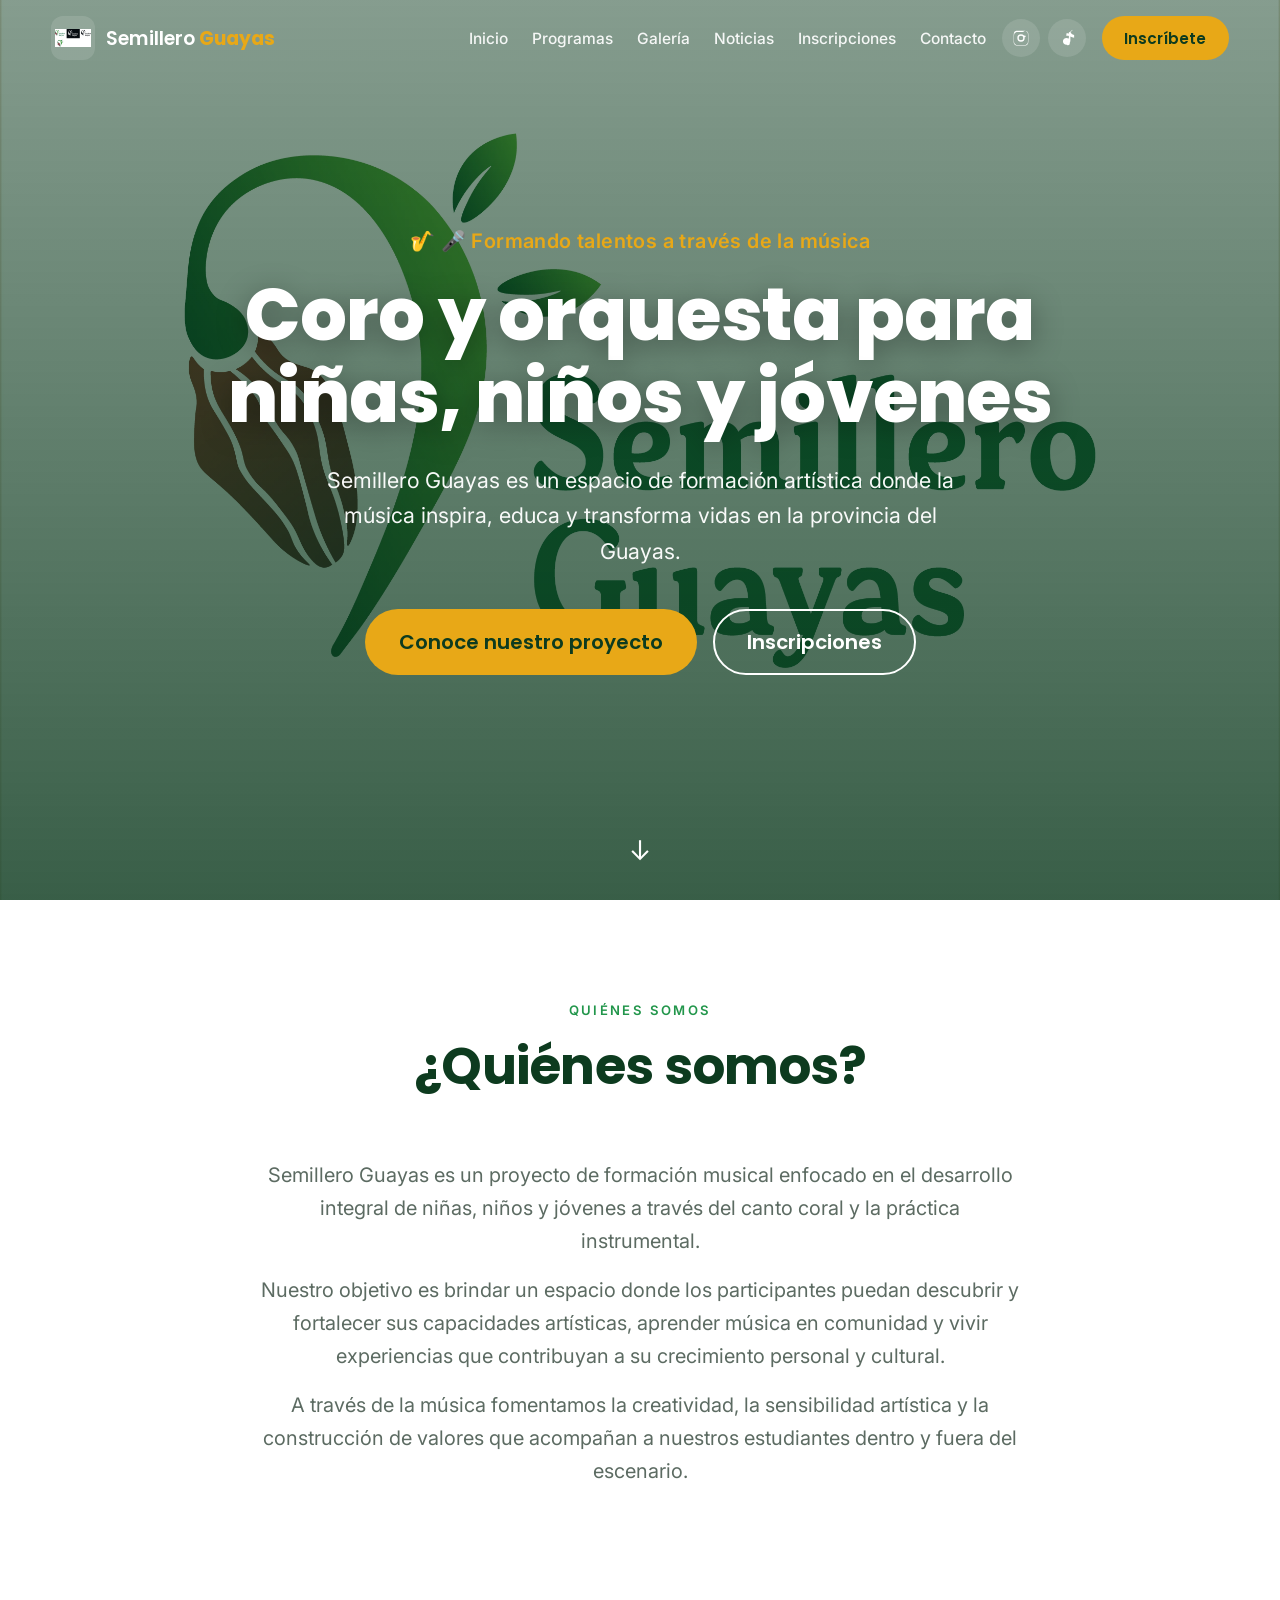
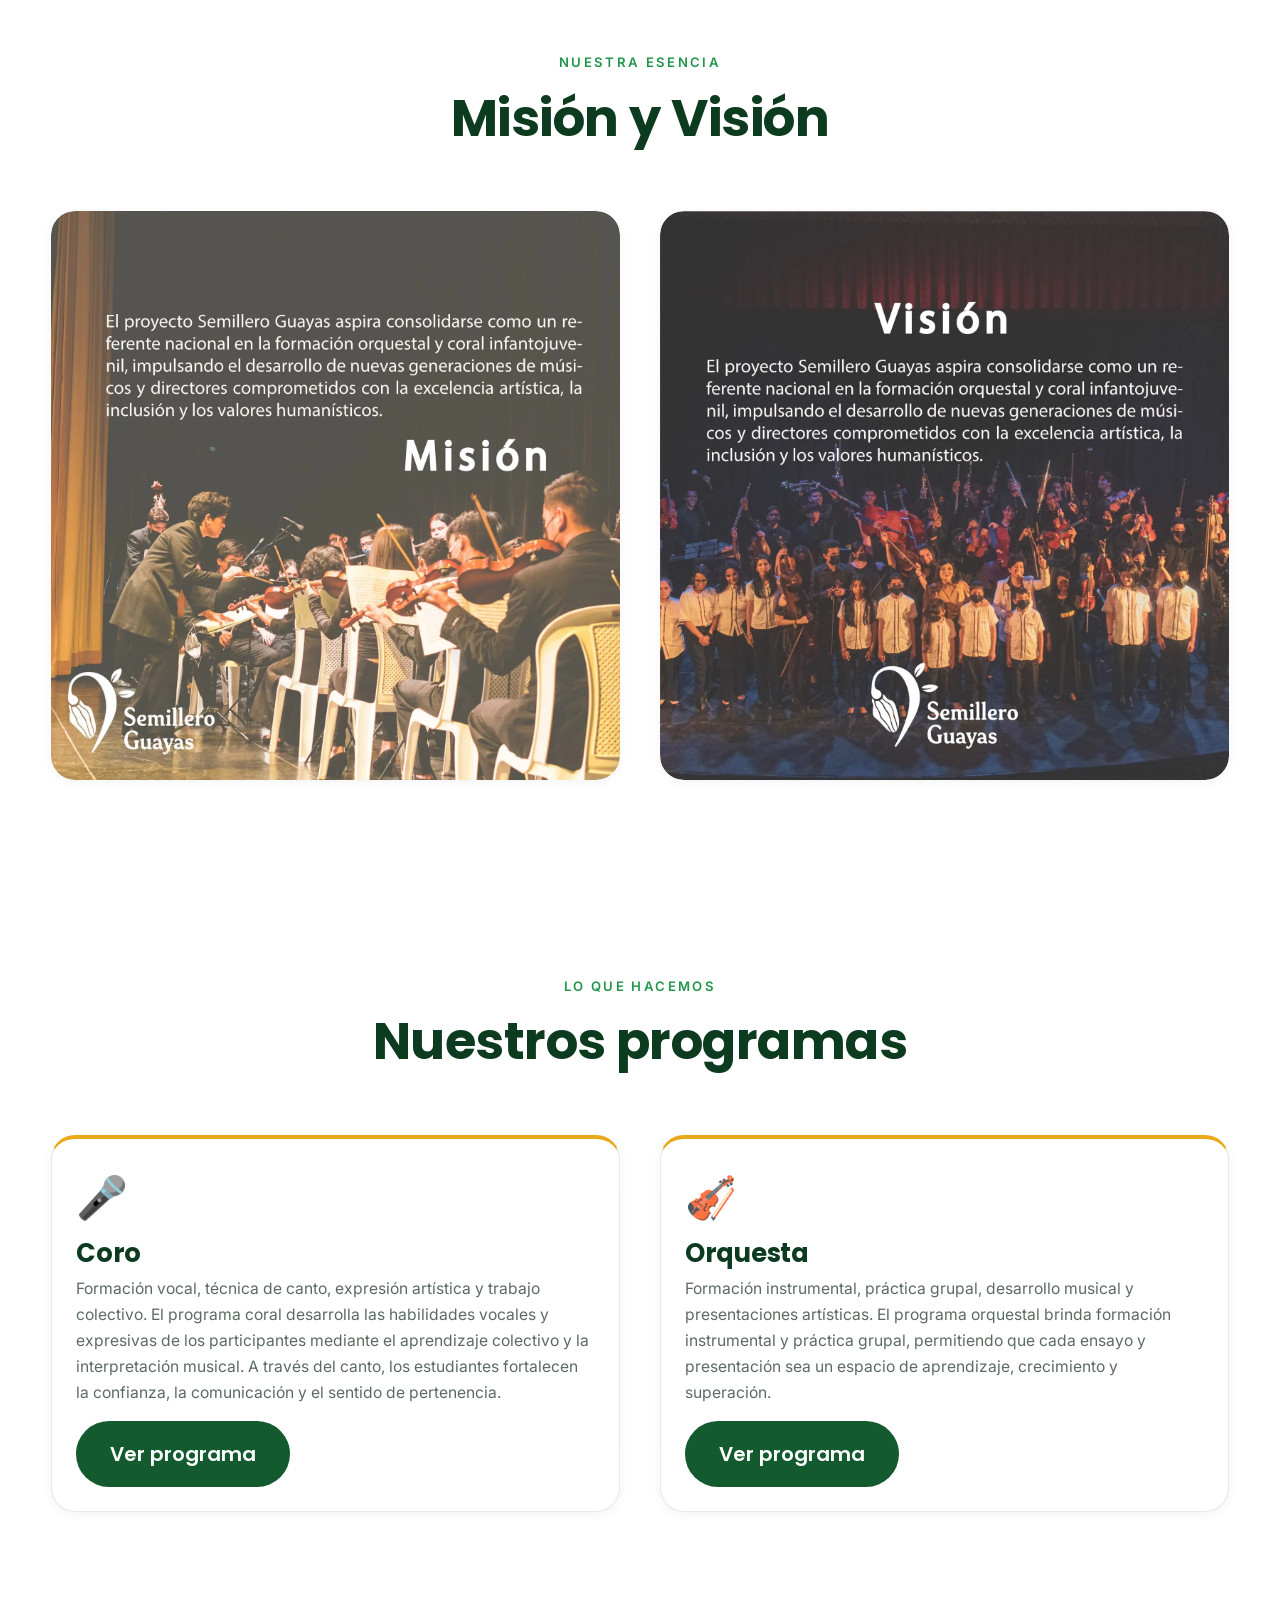
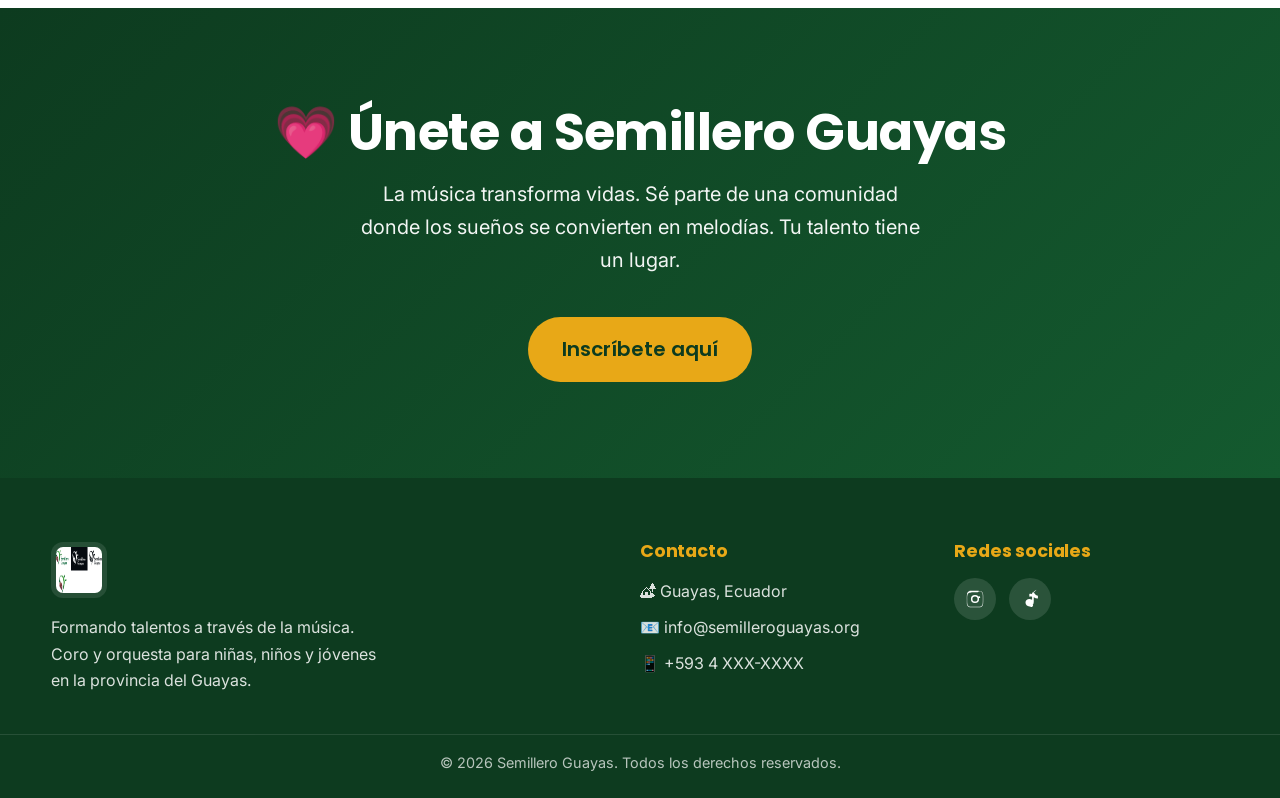
==== commit ccd0cd36: "Mision/Vision solo imagen, copy ajustado" ====
--- a/04-Entregables/index.html
+++ b/04-Entregables/index.html
@@ -75,21 +75,22 @@
       <p>Nuestro objetivo es brindar un espacio donde los participantes puedan descubrir y fortalecer sus capacidades artísticas, aprender música en comunidad y vivir experiencias que contribuyan a su crecimiento personal y cultural.</p>
       <p>A través de la música fomentamos la creatividad, la sensibilidad artística y la construcción de valores que acompañan a nuestros estudiantes dentro y fuera del escenario.</p>
     </div>
+  </div>
+</section>
+
+<section class="section" style="background:var(--surface);padding-top:0">
+  <div class="container">
+    <div class="section-head reveal">
+      <span class="eyebrow">Nuestra esencia</span>
+      <h2>Misión y Visión</h2>
+    </div>
     <div class="grid-2">
-      <div class="card reveal">
-        <img src="assets/mision.webp" alt="Misión" class="card__img">
-        <div class="card__body">
-          <h3>&#127919; Misión</h3>
-          <p>Impulsar la formación musical de niñas, niños y jóvenes mediante programas de coro y orquesta, promoviendo el aprendizaje artístico, la disciplina, la inclusión y el trabajo colaborativo como herramientas para su desarrollo integral.</p>
-        </div>
-      </div>
-      <div class="card reveal">
-        <img src="assets/vision.webp" alt="Visión" class="card__img">
-        <div class="card__body">
-          <h3>&#10024; Visión</h3>
-          <p>Ser un referente de formación musical en la provincia del Guayas, reconocidos por promover el talento artístico de nuevas generaciones y generar espacios donde la música sea un instrumento de transformación social y cultural.</p>
-        </div>
-      </div>
+      <figure class="card reveal" style="border:0">
+        <img src="assets/mision.webp" alt="Misión de Semillero Guayas" style="width:100%;border-radius:var(--r-lg);box-shadow:var(--sh-2)">
+      </figure>
+      <figure class="card reveal" style="border:0">
+        <img src="assets/vision.webp" alt="Visión de Semillero Guayas" style="width:100%;border-radius:var(--r-lg);box-shadow:var(--sh-2)">
+      </figure>
     </div>
   </div>
 </section>
